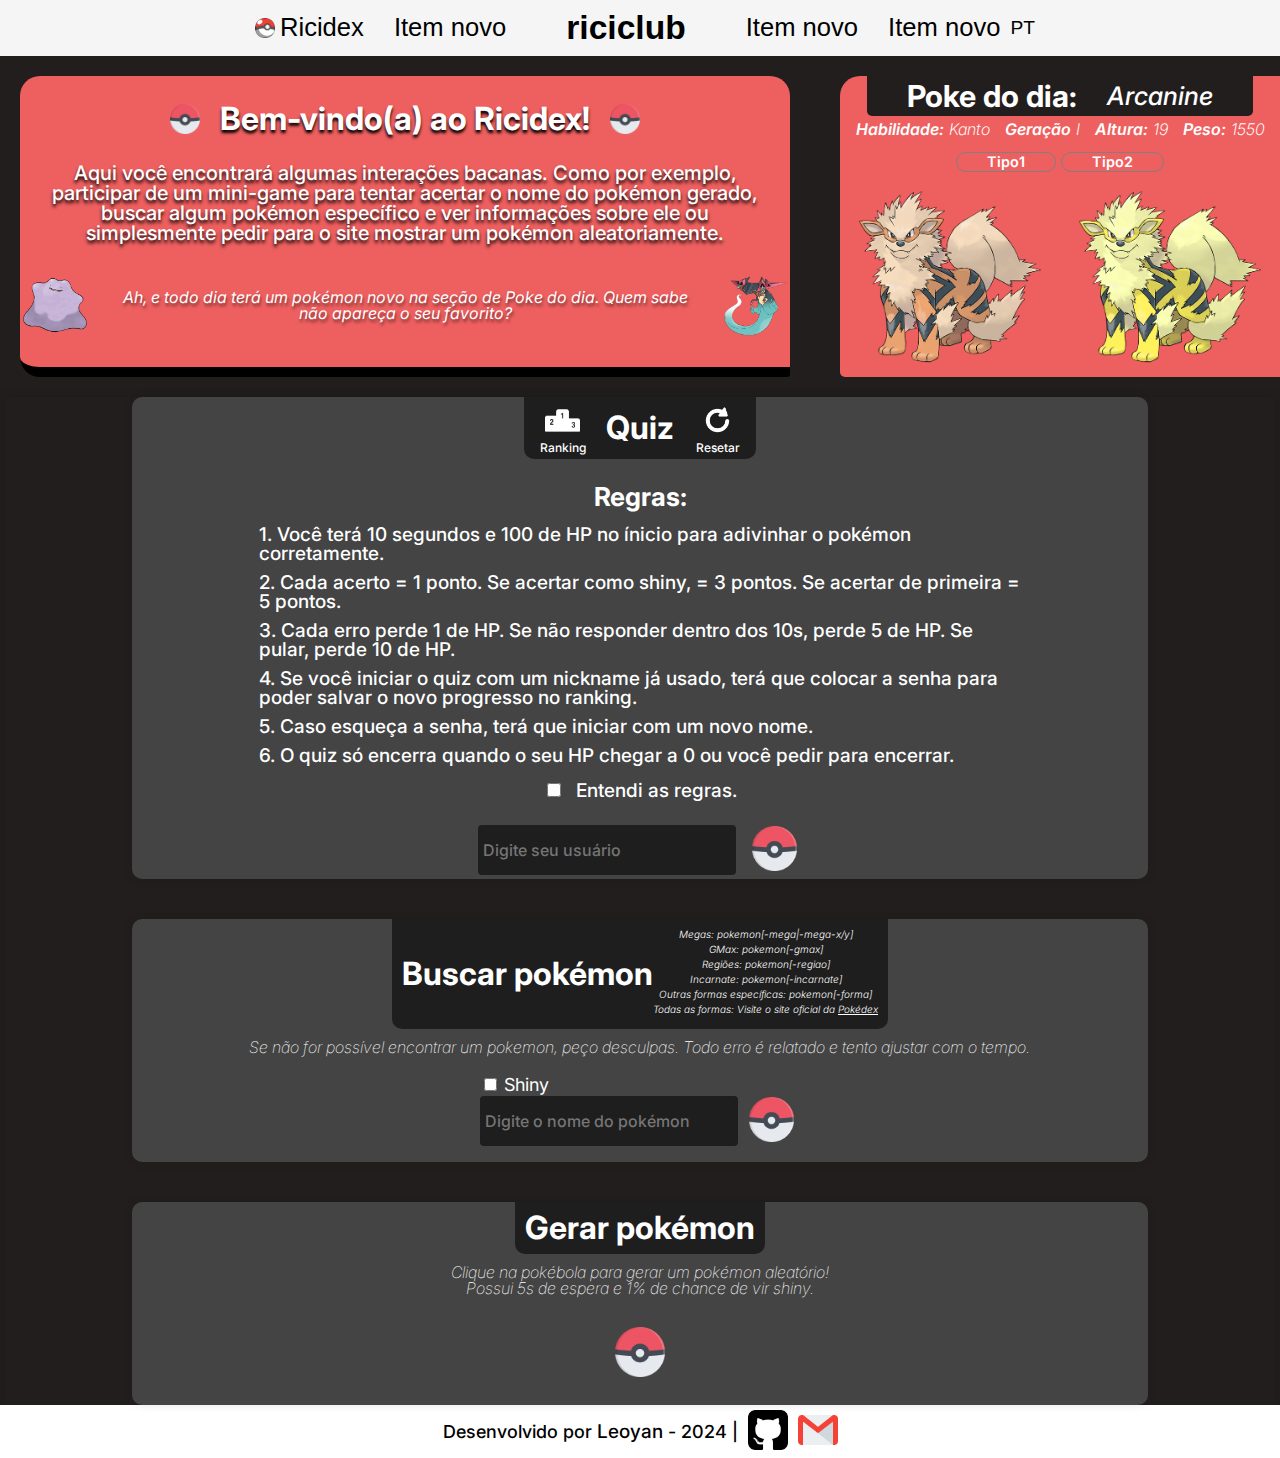
==== index.html @ 0a629e5a "Iniciando configuração de auth no quiz" ====
<!DOCTYPE html>
<html lang="en">
<head>
    <meta charset="UTF-8">
    <meta name="viewport" content="width=device-width, initial-scale=1.0">
    <title>riciclub - Ricidex</title>

    <link rel="preconnect" href="https://fonts.googleapis.com">
    <link rel="preconnect" href="https://fonts.gstatic.com" crossorigin>
    <link href="https://fonts.googleapis.com/css2?family=Inter:wght@100..900&display=swap" rel="stylesheet">

    <link rel="stylesheet" href="/Styles/reset.css">
    <link rel="stylesheet" href="/Styles/main.css">
    <link rel="stylesheet" href="/Styles/header.css">
    <link rel="stylesheet" href="/Styles/banner.css">
    <link rel="stylesheet" href="/Styles/sections.css">
    <link rel="stylesheet" href="/Styles/mqueriesheadban.css">
    <link rel="stylesheet" href="/Styles/mqueriessections.css">
</head>
<body>

    <header class="header">
        <div class="header-mobile">
            <img src="/Images/menu-icon.png" alt="Menu" class="menu-mobile-icon" id="menu_mobile_icon">
    
            <div class="menu-mobile-content" id="menu_mobile_content">
                <ul class="menu-mobile">
                    <li class="menu-item">
                        <img src="/Images/pokeball.png" alt="Pokébola" class="menu-item-icon">
                        <a href="#" class="menu-item-text">Ricidex</a>
                    </li>
                    <li class="menu-item"><a href="#" class="menu-item-text">Item novo</a></li>
                    <li class="menu-item"><a href="#" class="menu-item-text">Item novo</a></li>
                    <li class="menu-item"><a href="#" class="menu-item-text">Item novo</a></li>
                </ul>
            </div>
        </div>

        <div class="menu">
            <ul class="menu">
                <li class="menu-item" class="menu-item">
                    <img src="/Images/pokeball.png" alt="Pokébola" class="menu-item-icon">
                    <a href="#" class="menu-item-text">Ricidex</a>
                </li>
                <li class="menu-item"><a href="#" class="menu-item-text">Item novo</a></li>
            </ul>
        </div>

        <div class="logo">
            <a href="#" class="logo-title">riciclub</a>
        </div>

        <div class="menu2">
            <ul class="menu2">
                <li class="menu-item"><a href="#" class="menu-item-text">Item novo</a></li>
                <li class="menu-item"><a href="#" class="menu-item-text">Item novo</a></li>
            </ul>
        </div>

        <div class="language">
            <a href="#" class="language-text">PT</a>
        </div>
    </header>

    <section class="banner">
        <div class="banner-welcome">
            <div class="banner-welcome-header">
                <img src="/Images/pokeball-banner.png" alt="Pokébola" class="welcome-pokeball">
                <h1 class="welcome-title">Bem-vindo(a) ao Ricidex!</h1>
                <img src="/Images/pokeball-banner.png" alt="Pokébola 2" class="welcome-pokeball">
            </div>
            <p class="welcome-text">Aqui você encontrará algumas interações bacanas. Como por exemplo, participar de um mini-game para tentar acertar o nome do pokémon gerado, buscar algum pokémon específico e ver informações sobre ele ou simplesmente pedir para o site mostrar um pokémon aleatoriamente.</p>
            <div class="welcome-bottom">
                <img src="/Images/ditto.png" alt="Ditto" class="welcome-poke">
                    <p class="welcome-subtext">Ah, e todo dia terá um pokémon novo na seção de Poke do dia. Quem sabe não apareça o seu favorito?</p>
                <img src="/Images/dragapult.png" alt="Dragapult" class="welcome-poke">
            </div>
        </div>

        <div class="banner-poke-do-dia">
            <div class="poke-do-dia-header">
                <h2 class="poke-do-dia-title">Poke do dia:</h2> 
                <span class="poke-do-dia-nome">Arcanine</span>
            </div>

            <div class="poke-do-dia-content">
                <div class="pdd-infos-container">
                    <div class="poke-do-dia-infos">
                        <p class="poke-do-dia-item">Habilidade: 
                            <span class="poke-do-dia-format">Kanto</span>
                        </p>
                        <p class="poke-do-dia-item">Geração 
                            <span class="poke-do-dia-format">I</span>
                        </p>
                        <p class="poke-do-dia-item">Altura: 
                            <span class="poke-do-dia-format">19</span>
                        </p>
                        <p class="poke-do-dia-item">Peso: 
                            <span class="poke-do-dia-format">1550</span>
                        </p>
                    </div>

                    <div class="poke-do-dia-tipos">
                        <div class="poke-do-dia-tipo tipoapi">
                            <p class="pdd-tipo-text">Tipo1</p>
                        </div>
                        <div class="poke-do-dia-tipo tipoapi">
                            <p class="pdd-tipo-text" >Tipo2</p>
                        </div>
                    </div>
                </div>

                <div class="poke-do-dia-imgs">
                    <img src="/Images/arcanine.png" alt="Pokémon Arcanine Normal" class="poke-do-dia-img">
                    <img src="/Images/arcanine-shiny.png" alt="Pokémon Arcanine Shiny" class="poke-do-dia-img">
                </div>
            </div>
        </div>

    </section>

    <section class="sections">
        <div class="section quiz-section">
            <div class="section-header quiz-header">
                <div class="quiz-header-item">
                    <button class="btn-pokeball"><img src="/Images/ranking.png" alt="Ícone ranking" class="icon-quiz"></button>
                    <p class="quiz-header-item-text">Ranking</p>
                </div>
                <h2 class="section-title">Quiz</h2>
                <div class="quiz-header-item">
                    <button class="btn-pokeball"><img src="/Images/reset.png" alt="Ícone reset" class="icon-quiz"></button>
                    <p class="quiz-header-item-text">Resetar</p>
                </div>
            </div>

            <div class="quiz-regras">
                <p class="quiz-regras-title">Regras:</p>
                <ul class="quiz-regras-list">
                    <li class="quiz-regras-item">1. Você terá 10 segundos e 100 de HP no ínicio para adivinhar o pokémon corretamente.</li>
                    <li class="quiz-regras-item">2. Cada acerto = 1 ponto. Se acertar como shiny, = 3 pontos. Se acertar de primeira = 5 pontos.</li>
                    <li class="quiz-regras-item">3. Cada erro perde 1 de HP. Se não responder dentro dos 10s, perde 5 de HP. Se pular, perde 10 de HP.</li>
                    <li class="quiz-regras-item">4. Se você iniciar o quiz com um nickname já usado, terá que colocar a senha para poder salvar o novo progresso no ranking.</li>
                    <li class="quiz-regras-item">5. Caso esqueça a senha, terá que iniciar com um novo nome.</li>
                    <li class="quiz-regras-item">6. O quiz só encerra quando o seu HP chegar a 0 ou você pedir para encerrar.</li>
                </ul>
                
                <div class="quiz-regras-checkbox">
                    <input type="checkbox" name="checkbox" id="input-checkbox" required> 
                    <label for="input-checkbox">Entendi as regras.</label>
                </div>
            </div>

            <div class="section-bottom bottom-quiz">
                <input type="text" name="nickname" id="input-nickname" class="section-input" placeholder="Digite seu usuário">
                <button class="btn-pokeball"><img src="/Images/pokeball-banner.png" alt="Ícone pokeball" class="pokeball-btn"></button>
            </div>
        </div>

        <div class="section">
            <div class="section-header header-busca">
                <h2 class="section-title">Buscar pokémon</h2>
                <div class="infos-buscas" id="info-div">
                        <p class="infos-buscas-text">Megas: pokemon[-mega|-mega-x/y]</p>
                        <p class="infos-buscas-text">GMax: pokemon[-gmax]</p>
                        <p class="infos-buscas-text">Regiões: pokemon[-regiao]</p>
                        <p class="infos-buscas-text">Incarnate: pokemon[-incarnate]</p>
                        <p class="infos-buscas-text">Outras formas específicas: pokemon[-forma]</p>
                        <p class="infos-buscas-text">Todas as formas: Visite o site oficial da <a href="https://www.pokemon.com/br/pokedex" class="link-pokedex">Pokédex</a></p>
                    </p>
                </div>
            </div>
            <p class="section-text">Se não for possível encontrar um pokemon, peço desculpas. Todo erro é relatado e tento ajustar com o tempo.</p>

            <div class="section-middle" id="middle-spmon">
            </div>

            <div class="section-bottom bottom-busca">
                <div class="shiny-verif">
                    <input type="checkbox" name="shinyForm" id="input-shiny">
                    <label for="input-shiny">Shiny</label>
                </div>

                <div class="input-section">
                    <input type="text" class="section-input input-busca" id="spmon-input" placeholder="Digite o nome do pokémon">
                    <button class="btn-pokeball" id="spmon-btn"><img src="/Images/pokeball-banner.png" alt="Ícone pokeball" class="pokeball-btn"></button>
                </div>
                <span class="spmon-erro" id="spmon-erro">Pokémon não encontrado :/</span>
            </div>
        </div>

        <div class="section">
            <div class="section-header header-busca">
                <h2 class="section-title">Gerar pokémon</h2>
            </div>
            <p class="section-text">Clique na pokébola para gerar um pokémon aleatório! <br>Possui 5s de espera e 1% de chance de vir shiny.</p>

            <div class="section-middle" id="middle-gmon">
            </div>

                <div class="section-bottom gmon-bottom">
                    <button class="btn-pokeball" id="gmon-btn"><img src="/Images/pokeball-banner.png" alt="Ícone pokeball" class="pokeball-btn gmon-pokeball"></button>
                    <span class="gmon-erro" id="gmon-erro">Ops! Não consegui buscar um poke :/</span>
                </div>
        </div>
    </section>

    <footer class="footer-container">
        <div class="footer-content">
            <p class="footer-text">Desenvolvido por <a href="#" class="footer-link">Leoyan</a> - 2024 | </p>

            <div class="footer-social">
                <a href="#" class="footer-social-link"><img src="/Images/github.png" alt="GitHub" class="footer-social-icon"></a>
                <a href="#" class="footer-social-link"><img src="/Images/gmail.png" alt="Gmail" class="footer-social-icon"></a>
            </div>
        </div>
    </footer>

    <script src="/Scripts/main.js"></script>
    <script type="module" src="/Scripts/gerarpoke.js"></script>
    <script type="module" src="/Scripts/buscarpoke.js"></script>
</body>
</html>
---- Styles/main.css ----
/* Estilos globais */
body {
    font-family: 'Roboto', sans-serif;
    background-color: #231E1E;
}
---- Styles/header.css ----
/* Estilos header */
.header {
    background-color: whitesmoke;
    display: flex;
    padding: 10px;
    justify-content: center;
    align-items: center;
} 

.language-text {
    font-size: 1.2rem;
    color: black;
    text-decoration: none;
}


/* Estilos do menu mobile */
.header-mobile, .menu-mobile-content {
    display: none;
}

.menu-mobile-content--ativo {
    display: block;
    position: absolute;
    top: 53px;
    left: 0;
    background-color: whitesmoke;
    padding: 10px 5px;
    border-radius: 0px 0px 5px 0px;
}

/* Estilos do logo */
.logo-title {
    padding: 0 50px;
    font-size: 2.1rem;
    font-weight: bold;
    text-decoration: none;
    color: black;
}

/* Estilos do menu do header*/
.menu, .menu2 {
    display: flex;
    gap: 10px;
}

.menu-item {
    display: flex;
    align-items: center;
    gap: 5px;
    padding: 5px 10px;
}

.menu-item:hover {
    background-color: lightgrey;
    border-radius: 5px;
}

.menu-item-icon {
    width: 20px;
    height: 20px;
}

.menu-item-text {
    text-decoration: none;
    font-size: 1.2rem;
    color: black;
}
---- Styles/banner.css ----
/* Banner */
.banner {
    display: flex;
    padding: 20px 0 20px 20px;
    gap: 90px;
}

/* Estilos do banner de boas-vindas*/
.banner-welcome {
    display: flex;
    flex-direction: column;
    gap: 20px;
    align-items: center;
    background-color: #EE5F5F;
    padding: 10px 0px;
    border-radius: 20px 20px 3px 20px;
    border-bottom: 10px solid rgb(0, 0, 0);
}

.banner-welcome-header {
    display: flex;
    align-items: center;
    gap: 20px;
}

.welcome-pokeball {
    width: 30px;
    height: 30px;
}

.welcome-title {
    font-family: "Inter", sans-serif;
    font-size: 2rem;
    font-weight: bold;
    text-decoration: none;
    color: white;
    text-shadow: 0px 3px 3px rgba(0, 0, 0, 1);
}

.welcome-text {
    font-size: 1.5rem;
    color: white;
    padding: 0 20px;
    text-shadow: 0px 3px 3.5px rgba(0, 0, 0, 1);
    text-align: center;
    font-family: "Inter", sans-serif;
    font-weight: 500;
}

.welcome-subtext {
    font-family: "Inter", sans-serif;
    font-size: 1.1rem;
    color: white;
    font-style: italic;
    text-shadow: 1px 3px 3px rgba(0, 0, 0, 0.5);
}

.welcome-bottom {
    display: flex;
    gap: 100px;
    align-items: center;
}

.welcome-poke {
    width: 75px;
    height: 75px;
}

/* Estilos do banner Poke do dia */
.banner-poke-do-dia {
    display: flex;
    flex-direction: column;
    align-items: center;
    background-color: #EE5F5F;
    border-radius: 20px 0 0px 5px;
}

.poke-do-dia-header {
    display: flex;
    align-items: center;
    gap: 30px;
    padding: 5px 20px;
    border-radius: 0px 0px 5px 5px;
    background-color: #231E1E;
}

.poke-do-dia-title {
    font-family: "Inter", sans-serif;
    font-size: 1.8rem;
    font-weight: bold;
    color: white;
}

.poke-do-dia-nome {
    font-family: "Inter", sans-serif;
    font-size: 1.5rem;
    font-style: italic;
    font-weight: 500;
    color: white;
}

.pdd-infos-container {
    display: flex;
    gap: 20px;
    flex-direction: column;
}

.poke-do-dia-content {
    display: flex;
    margin-top: 5px;
    gap: 5px;
    align-items: center;
    padding: 0px 10px;
}

.poke-do-dia-infos {
    display: flex;
    gap: 15px;
    flex-direction: column;
}

.poke-do-dia-item {
    display: flex;
    font-weight: 600;
    font-family: "Inter", sans-serif;
    font-style: italic;
    color: white;
    gap: 5px;
    align-items: center;
}

.poke-do-dia-format {
    font-style: italic;
    color: white;
    font-family: "Inter", sans-serif;
    font-weight: 250;
}

.poke-do-dia-tipos {
    display: flex;
    margin-top: 5px;
    gap: 5px;
}

.poke-do-dia-tipo {
    border: 1px solid grey;
    padding: 2px 30px;
    text-align: center;
    border-radius: 10px;
}

.pdd-tipo-text {
    font-family: "Inter", sans-serif;
    font-size: 0.9rem;
    font-weight: 600;
    color: white;
}

/* Estilos poke do dia imgs */
.poke-do-dia-imgs {
    display: flex;
    gap: 20px;
}

.poke-do-dia-img {
    width: 200px;
    height: 200px;
}
---- Styles/sections.css ----
/* Sections styles */

.sections {
    display: flex;
    margin: 0 auto;
    gap: 50px;
    padding: 20px;
    box-shadow: 0 0 10px rgba(0, 0, 0, 0.1);
}

.section {
    display: flex;
    flex-direction: column;
    justify-content: space-between;
    align-items: center;
    margin: 0 auto;
    padding: 0 10px 10px 10px;
    background-color: #444444;
    border-radius: 10px;
    box-shadow: 0 0 10px rgba(0, 0, 0, 0.1);
}

/* Quiz styles */
.section-header {
    display: flex;
    align-items: center;
    justify-content: center;
    padding: 10px 30px;
    margin-bottom: 10px;
    gap: 40px;
    background-color: #1E1E1E;
    border-radius: 0px 0px 10px 10px;
}

.quiz-header-item {
    display: flex;
    flex-direction: column;
    align-items: center;
}

.icon-quiz {
    width: 40px;
    height: 40px;
}

.section-title {
    font-family: 'Inter', sans-serif;
    font-size: 30px;
    font-weight: 700;
    color: #ffffff;
}

.quiz-header-item-text {
    font-family: 'Inter', sans-serif;
    font-size: 14px;
    font-weight: 500;
    color: #ffffff;
}

.quiz-regras {
    display: flex;
    flex-direction: column;
    align-items: center;
    margin: 20px 70px;
    gap: 20px;
}

.quiz-regras-title {
    font-family: 'Inter', sans-serif;
    font-size: 28px;
    font-weight: 700;
    color: #ffffff;
}

.quiz-regras-list {
    display: flex;
    flex-direction: column;
    gap: 20px;
}

.quiz-regras-item {
    font-family: 'Inter', sans-serif;
    font-size: 18px;
    font-weight: 600;
    color: #ffffff;
}

.quiz-regras-checkbox {
    margin-top: 50px;
}

.quiz-regras-checkbox label{
    font-family: 'Inter', sans-serif;
    font-size: 20px;
    font-weight: 500;
    color: #ffffff;
}

.quiz-regras-checkbox input[type="checkbox"] {
    width: 20px;
    height: 20px;
    margin-right: 10px;
}

.section-bottom {
    display: flex;
    justify-content: center;
    gap: 10px;
    margin-top: 10px;
}

.section-input {
    font-size: 14px;
    padding: 0px 5px;
    border-radius: 4px;
    border: none;
    background-color: #1E1E1E;
    color: #ffffff;
    font-family: 'Inter', sans-serif;
    font-weight: 500;
}

.btn-pokeball {
    background: none;
    border: none;
    cursor: pointer;
}

.pokeball-btn {
    width: 35px;
    height: 35px;
}

/* Busca pokémon styles */
.header-busca {
    gap: 0;
    padding: 10px 5px;
}

.section-info {
    width: 15px;
    height: 15px;
}


.section-text {
    font-family: 'Inter', sans-serif;
    font-size: 14px;
    font-weight: 150;
    line-height: 16px;
    color: #ffffff;
    font-style: italic;
    width: 380px;
    text-align: center;
}

.section-middle, .section-middle-poke {
    display: flex;
    flex-direction: column;
    align-items: center;
}

.spmon-header, .gmon-header {
    margin-top: 10px;
    display: flex;
    align-items: center;
    flex-direction: column;
}

.spmon-img, .gmon-img {
    width: 400px;
    height: 400px;
}

.spmon-infos, .gmon-infos {
    display: flex;
    align-items: center;
    justify-content: center;
    gap: 15px;
    flex-wrap: wrap;
    width: 350px;
}

.spmon-tipo, .gmon-tipo {
    font-family: 'Inter', sans-serif;
    font-weight: 600;
    color: #ffffff;
    border: 1px solid #ffffff;
    padding: 3px 40px;
    border-radius: 50px;
}

.spmon-info, .gmon-info {
    font-family: 'Inter', sans-serif;
    font-weight: 500;
    color: #ffffff;
    font-size: 18px;
}

.spmon-info span, .gmon-info span {
    font-weight: 200;
    font-style: italic;
    margin-left: 3px;
}

.infos-buscas {
    position: relative;
    display: flex;
    flex-direction: column;
    align-items: center;
    gap: 5px;
}

.link-pokedex {
    color: #ffffff;

}

.infos-buscas-text {
    font-family: 'Inter', sans-serif;
    font-size: 11px;
    font-style: italic;
    font-weight: 300;
    color: #ffffff;
}

.shiny-verif label {
    font-family: 'Inter', sans-serif;
    font-size: 14px;
    font-weight: 400;
    color: #ffffff;
}

.input-section {
    display: flex;
    gap: 5px;
}

.bottom-busca {
    flex-direction: column;
    margin-top: 20px;
}


.spmon-erro, .gmon-erro {
    font-family: 'Inter', sans-serif;
    font-size: 12px;
    font-weight: 300;
    color: #ff8a8a;
    opacity: 0;
}

/* Gerar pokémon styles */
.spmon-nome, .gmon-nome {
    font-family: 'Inter', sans-serif;
    font-size: 36px;
    font-weight: 300;
    font-style: italic;
    color: #ffffff;
    text-shadow: 0 0 10px rgba(0, 0, 0, 0.5);
}

.spmon-shiny, .gmon-shiny {
    align-self: flex-end;
    color: gold;
    font-style: italic;
}

.gmon-bottom {
    display: flex;
    margin-top: 30px;
    flex-direction: column;
    justify-content: center;
    align-items: center;
}

.gmon-pokeball {
    width: 50px;
    height: 50px;
}

.roda {
    animation: rodar 1s linear infinite;
    transition: transform 2s;
}

@keyframes rodar {
    from {
        transform: rotate(0deg);
    }
    to {
        transform: rotate(359deg);
    }
}


/* Tipos styles */
.Fire {
    background-color: #ff4422;
}

.Normal {
    background-color: #aaaa99;
}

.Water {
    background-color: #3399ff;
}

.Electric {
    background-color: #ffcc33;
}

.Grass {
    background-color: #77cc55;
}

.Ice {
    background-color: #66ccff;
}

.Fighting {
    background-color: #bb5544;
}

.Poison {
    background-color: #aa5599;
}

.Ground {
    background-color: #ddbb55;
}

.Flying {
    background-color: #8899ff;
}

.Psychic {
    background-color: #ff5599;
}

.Bug {
    background-color: #aabb22;
}

.Rock {
    background-color: #bbaa66;
}

.Ghost {
    background-color: #6666bb;
}

.Dragon {
    background-color: #7766ee;
}

.Dark {
    background-color: #775544;
}

.Steel {
    background-color: #aaaabb;
}

.Fairy {
    background-color: #ee99ee;
}
















/* Footer styles */

.footer-container {
    background-color: #ffffff;
    padding: 20px;
}

.footer-content {
    display: flex;
    justify-content: center;
    align-items: center;
    gap: 10px;
}

.footer-text {
    font-family: 'Inter', sans-serif;
    font-size: 14px;
    font-weight: 500;
    color: black;
}

.footer-link {
    font-family: 'Inter', sans-serif;
    font-size: 14px;
    font-weight: 500;
    color: black;
    text-decoration: none;
}

.footer-social {
    display: flex;
    gap: 10px;
}
---- Styles/mqueriesheadban.css ----
@media screen and (max-width: 425px) {
    /* Header */
    .header-mobile {
        display: flex;
    }

    .menu, .menu2 {
        display: none;
    }

    .header{
        justify-content: space-between;
    }

    .menu-mobile-icon {
        width: 30px;
        height: 30px;
    }

    .menu-item-text {
        font-size: 1rem;
    }

    .logo-title {
        padding: 0 0px;
    }

    /* Banner */
    .banner {
        flex-direction: column;
        padding: 20px 0;
        gap: 30px;
    }

    .banner-welcome {
        padding: 10px;
        border-radius: 0;
    }

    .welcome-pokeball {
        width: 26px;
        height: 26px;
    }

    .welcome-title {
        font-size: 1.2rem;
        text-align: center;
    }

    .welcome-text {
        font-size: 0.9rem;
        padding: 0 10px;
    }

    .welcome-subtext {
        font-size: 0.7rem;
        text-align: center;
    }

    .welcome-bottom {
        gap: 5px;
    }

    .welcome-poke {
        width: 30px;
        height: 30px;
    }

    /* Banner poke do dia */
    .banner-poke-do-dia {
        border-radius: 0;
    }

    .poke-do-dia-title {
        font-size: 1.1rem;
    }

    .poke-do-dia-nome {
        font-size: 0.9rem;
    }

    .poke-do-dia-content {
        flex-direction: column;
        gap: 10px;
        padding: 0;
    }

    .pdd-infos-container {
        gap: 5px;
        align-items: center;
    }

    .poke-do-dia-infos {
        gap: 5px;
        flex-direction: row;
        flex-wrap: wrap;
        width: 100%;
    }

    .poke-do-dia-item {
        font-size: 0.8rem;
    }

    .poke-do-dia-tipos{
        margin-top: 0;
    }

    .pdd-tipo-text{
        font-size: 0.6rem;
    }

    .poke-do-dia-imgs{
        gap: 5px;
    }

    .poke-do-dia-img {
        width: 100px;
        height: 100px;
    }
}

@media screen and (min-width: 426px) and (max-width: 550px) {
    .header-mobile {
        display: flex;
    }

    .menu, .menu2 {
        display: none;
    }

    .header{
        justify-content: space-between;
    }

    .menu-mobile-icon {
        width: 30px;
        height: 30px;
    }

    .menu-item-text {
        font-size: 1.2rem;
    }

    .logo-title {
        padding: 0 0px;
    }

    /* Banner */
    .banner {
        flex-direction: column;
        padding: 20px 0;
        gap: 30px;
    }

    .banner-welcome {
        padding: 10px;
        border-radius: 0;
    }

    .welcome-pokeball {
        width: 26px;
        height: 26px;
    }

    .welcome-title {
        font-size: 1.2rem;
        text-align: center;
    }

    .welcome-text {
        font-size: 0.9rem;
        padding: 0 10px;
    }

    .welcome-subtext {
        font-size: 0.7rem;
        text-align: center;
    }

    .welcome-bottom {
        gap: 5px;
    }

    .welcome-poke {
        width: 30px;
        height: 30px;
    }

    /* Banner poke do dia */
    .banner-poke-do-dia {
        border-radius: 0;
    }

    .poke-do-dia-title {
        font-size: 1.2rem;
    }

    .poke-do-dia-nome {
        font-size: 1rem;
    }

    .poke-do-dia-content {
        flex-direction: column;
        gap: 10px;
        padding: 0;
    }

    .pdd-infos-container {
        gap: 5px;
        align-items: center;
    }

    .poke-do-dia-infos {
        gap: 25px;
        flex-direction: row;
        flex-wrap: wrap;
        width: 100%;
    }

    .poke-do-dia-item {
        font-size: 0.8rem;
    }

    .poke-do-dia-tipos{
        margin-top: 0;
    }

    .pdd-tipo-text{
        font-size: 0.6rem;
    }

    .poke-do-dia-imgs{
        gap: 5px;
    }

    .poke-do-dia-img {
        width: 150px;
        height: 150px;
    }
}

@media screen and (min-width: 551px) and (max-width: 768px) {
    .language {
        position: absolute;
        right: 20px;
    }

    .banner {
        flex-direction: column;
        padding: 20px 0px 20px 10px;
        gap: 50px;
    }

    /* Banner welcome */
    .banner-welcome-header {
        gap: 5px;
    }

    .welcome-pokeball {
        width: 28px;
        height: 28px;
    }

    .welcome-title {
        font-size: 1rem;
        text-align: center;
    }

    .welcome-text {
        font-size: 0.8rem;
        text-align: center;
    }

    .welcome-subtext {
        font-size: 0.8rem;
        text-align: center;
    }

    .welcome-bottom {
        gap: 10px;
    }

    .welcome-poke {
        width: 50px;
        height: 50px;
    }

    /* Banner poke do dia */
    .poke-do-dia-header {
        padding: 5px 40px;
    }

    .poke-do-dia-title {
        font-size: 1.4rem;
    }

    .poke-do-dia-content {
        flex-direction: column;
        padding: 0;
    }

    .pdd-infos-container {
        gap: 5px;
        align-items: center;
    }

    .poke-do-dia-infos {
        flex-direction: row;
        gap: 10px;
    }

    .poke-do-dia-tipos {
        flex-direction: row;
    }

    .poke-do-dia-img {
        width: 150px;
        height: 150px;
    }
}

@media screen and (min-width: 769px) and (max-width: 1024px){
    /* Banner welcome */
    .banner {
        flex-direction: column;
    }

    /* Banner poker do dia */
    .poke-do-dia-header {
        padding: 5px 40px;
    }

    .poke-do-dia-content {
        margin-top: 0;
        padding: 0  ;
    }

    .poke-do-dia-item {
        font-size: 1.2rem;
    }

    .pdd-tipo-text{
        font-size: 0.8rem;
    }
}

@media screen and (min-width: 1025px) and (max-width: 2000px){

    .banner {
        gap: 50px;
    }

    .menu-item-text {
        font-size: 1.6rem;
    }

    /* Banner welcome */
    .banner-welcome {
        gap: 10px;
        justify-content: space-evenly;
    }

    .welcome-title {
        font-size: 2rem;
        text-align: center;
    }

    .welcome-text {
        font-size: 1.25rem;
    }

    .welcome-bottom {
        gap: 20px;
    }

    .welcome-subtext {
        font-size: 1rem;
        text-align: center;
    }

    .welcome-poke {
        width: 70px;
        height: 70px;
    }

    /* Banner poke do dia */
    /* .banner-poke-do-dia {
        justify-content: space-between;
    } */
    
    .poke-do-dia-header {
        padding: 5px 40px;
    }
    .poke-do-dia-title {
        font-size: 1.9rem;
    }

    .poke-do-dia-nome {
        font-size: 1.6rem;
    }

    .poke-do-dia-content {
        flex-direction: column;
    }

    .pdd-infos-container {
        gap: 10px;
        align-items: center;
    }

    .poke-do-dia-infos {
        flex-direction: row;
    }

}

@media screen and (min-width: 2300px) {
    .menu-item-text {
        font-size: 1.9rem;
    }
}
---- Styles/mqueriessections.css ----
@media screen and (max-width: 1440px) {
    .sections {
        flex-direction: column;
        padding: 0;
        margin: 0px 5px;
        gap: 40px;
    }

    .section {
        width: 100%;
        margin: 0;
        padding: 0;
    }

    .section-header {
        padding: 5px 15px;
        
    }

    .icon-quiz {
        width: 28px;
        height: 28px;
    }

    .section-title {
        font-size: 24px;
    }

    .quiz-header-item-text {
        font-size: 12px;
    }

    .quiz-regras {
        margin: 0;
        gap: 15px;
        width: 100%;
    }

    .quiz-regras-title {
        font-size: 20px;
    }

    .quiz-regras-list {
        gap: 10px;
        padding: 0 8px;
    }

    .quiz-regras-item {
        font-size: 13px;
        font-weight: 500;
    }

    .quiz-regras-checkbox {
        margin-top: 0;
    }

    .quiz-regras-checkbox label{
        font-size: 13px;
    }

    .quiz-regras-checkbox input[type="checkbox"] {
        width: 14px;
        height: 14px;
    }

    .section-input {
        font-size: 12px;
    }

    .bottom-quiz {
        margin-bottom: 4px;
    }

    .pokeball-btn {
        width: 30px;
        height: 30px;
    }

    /* Busca pokémon */
    .header-busca {
        gap: 0px;
        padding: 10px;
    }

    .section-info {
        width: 12px;
        height: 12px;
    }

    .infos-buscas-text {
        font-size: 10px;
    }

    .section-text {
        font-size: 12px;
        width: 100%;
    }

    .spmon-img, .gmon-img {
        width: 300px;
        height: 300px;
    }

    .spmon-infos, .gmon-infos {
        gap: 10px;
        width: 100%;
    }

    .spmon-info, .gmon-info {
        font-size: 14px;
    }

    .shiny-verif label {
        font-size: 12px;
    }

    .bottom-busca {
        gap: 2px;
    }

    .spmon-erro, .gmon-erro {
        font-size: 10px;
    }

    /* Random poke */
    .spmon-nome, .gmon-nome {
        font-size: 28px;
    }

    .gmon-pokeball {
        width: 35px;
        height: 35px;
    }

    /* Footer */
    .footer-container {
        padding: 5px;
    }

    .footer-text {
        font-size: 12px;
    }

    .footer-link {
        font-size: 13px;
    }

    .footer-social-icon {
        width: 25px;
        height: 25px;
    }
}

@media screen and (min-width: 500px){
    .quiz-header {
        gap: 35px;
    }

    .icon-quiz {
        width: 32px;
        height: 32px;
    }

    .quiz-regras {
        margin: 5px 0;
    }

    .quiz-regras-title {
        font-size: 22px;
    }

    .quiz-regras-list {
        padding: 0 20px;
    }

    .quiz-regras-item {
        font-size: 15px;
    }

    .quiz-regras-checkbox label{
        font-size: 15px;
    }

    .section-input {
        font-size: 13px;
    }

    .pokeball-btn {
        width: 35px;
        height: 35px;
    }

    /* Busca pokémon */
    .section-info {
        width: 15px;
        height: 15px;
    }

    .section-text {
        font-size: 14px;
    }

    .spmon-img, .gmon-img {
        width: 350px;
        height: 350px;
    }

    .spmon-infos, .gmon-infos {
        gap: 10px;
        width: 90%;
    }

    .spmon-info, .gmon-info {
        font-size: 16px;
    }

    .shiny-verif label {
        font-size: 14px;
    }

    .spmon-erro, .gmon-erro {
        font-size: 11px;
    }

    /* Random poke */
    .gmon-pokeball {
        width: 40px;
        height: 40px;
    }

    /* Footer */
    .footer-text {
        font-size: 14px;
    }

    .footer-social-icon {
        width: 30px;
        height: 30px;
    }

}

@media screen and (min-width: 768px) {
    .section {
        width: 90%;
        margin: 0 auto;
    }
    .quiz-header {
        gap: 20px;
    }

    .icon-quiz {
        width: 36px;
        height: 36px;
    }

    .quiz-regras {
        margin: 10px 0;
    }

    .quiz-regras-title {
        font-size: 24px;
    }

    .quiz-regras-list {
        padding: 0;
        width: 85%;
    }

    .quiz-regras-item {
        font-size: 17px;
    }

    .quiz-regras-checkbox label{
        font-size: 17px;
    }

    .section-input {
        font-size: 14px;
    }

    .pokeball-btn {
        width: 40px;
        height: 40px;
    }

    /* Busca pokémon */
    .section-info {
        width: 17px;
        height: 17px;
    }

    .section-title {
        font-size: 28px;
    }

    .section-text {
        font-size: 15px;
    }

    .spmon-img, .gmon-img {
        width: 400px;
        height: 400px;
    }

    .spmon-infos, .gmon-infos {
        gap: 15px;
        width: 80%;
    }

    .spmon-info, .gmon-info {
        font-size: 18px;
    }

    .shiny-verif label {
        font-size: 16px;
    }

    .spmon-erro, .gmon-erro {
        font-size: 12px;
    }

    /* Random poke */
    .spmon-nome, .gmon-nome {
        font-size: 32px;
    }

    .gmon-pokeball {
        width: 45px;
        height: 45px;
    }

    /* Footer */
    .footer-text {
        font-size: 16px;
    }

    .footer-social-icon {
        width: 35px;
        height: 35px;
    }
}

@media screen and (min-width: 1025px) {
    .section {
        width: 80%;
    }

    .icon-quiz {
        width: 35px;
        height: 35px;
    }

    .quiz-regras {
        margin: 15px 0;
    }

    .quiz-regras-title {
        font-size: 26px;
    }

    .quiz-regras-list {
        width: 75%;
    }

    .quiz-regras-item {
        font-size: 19px;
    }

    .quiz-regras-checkbox label{
        font-size: 19px;
    }

    .section-input {
        font-size: 16px;
    }

    .pokeball-btn {
        width: 45px;
        height: 45px;
    }

    /* Busca pokémon */
    .section-info {
        width: 20px;
        height: 20px;
    }

    .section-title {
        font-size: 32px;
    }

    .section-text {
        font-size: 16px;
        width: 90%;
    }

    .spmon-img, .gmon-img {
        width: 450px;
        height: 450px;
    }

    .spmon-infos, .gmon-infos {
        gap: 20px;
        width: 75%;
    }

    .spmon-info, .gmon-info {
        font-size: 20px;
    }

    .shiny-verif label {
        font-size: 18px;
    }

    .spmon-erro, .gmon-erro {
        font-size: 14px;
    }

    /* Random poke */
    .spmon-nome, .gmon-nome {
        font-size: 36px;
    }

    .gmon-pokeball {
        width: 50px;
        height: 50px;
    }

    /* Footer */
    .footer-text {
        font-size: 18px;
    }

    .footer-link {
        font-size: 19px;
    }

    .footer-social-icon {
        width: 40px;
        height: 40px;
    }
}

@media screen and (min-width: 1441px) and (max-width: 1600px) {
    /* Quiz */
    .quiz-regras {
        margin: 5px 0;
    }

    .quiz-regras-list {
        width: 85%;
    }

    .quiz-regras-item {
        font-size: 18px;
    }

    .quiz-regras-checkbox {
        margin-top: 0;
    }

    .pokeball-btn {
        width: 40px;
        height: 40px;
    }

    .quiz-header {
        gap: 20px;
    }

    .spmon-img, .gmon-img {
        width: 280px;
        height: 280px;
    }

    /* Footer */
    .footer-container {
        padding: 10px;
    }

    .footer-social-icon {
        width: 30px;
        height: 30px;
    }
}

@media screen and (min-width: 1920px) {
    .quiz-regras {
        width: 100%;
    }

    .infos-buscas-text {
        font-size: 12px;
    }
}

@media screen and (min-width: 2200px){
    .quiz-section {
        justify-content: flex-start;
        gap: 20px;
    }

    .bottom-quiz {
        margin-top: 50px;
    }

    .icon-quiz {
        width: 50px;
        height: 50px;
    }

    .gmon-img, .spmon-img {
        width: 500px;
        height: 500px;
    }

    .pokeball-btn {
        width: 55px;
        height: 55px;
    }
}
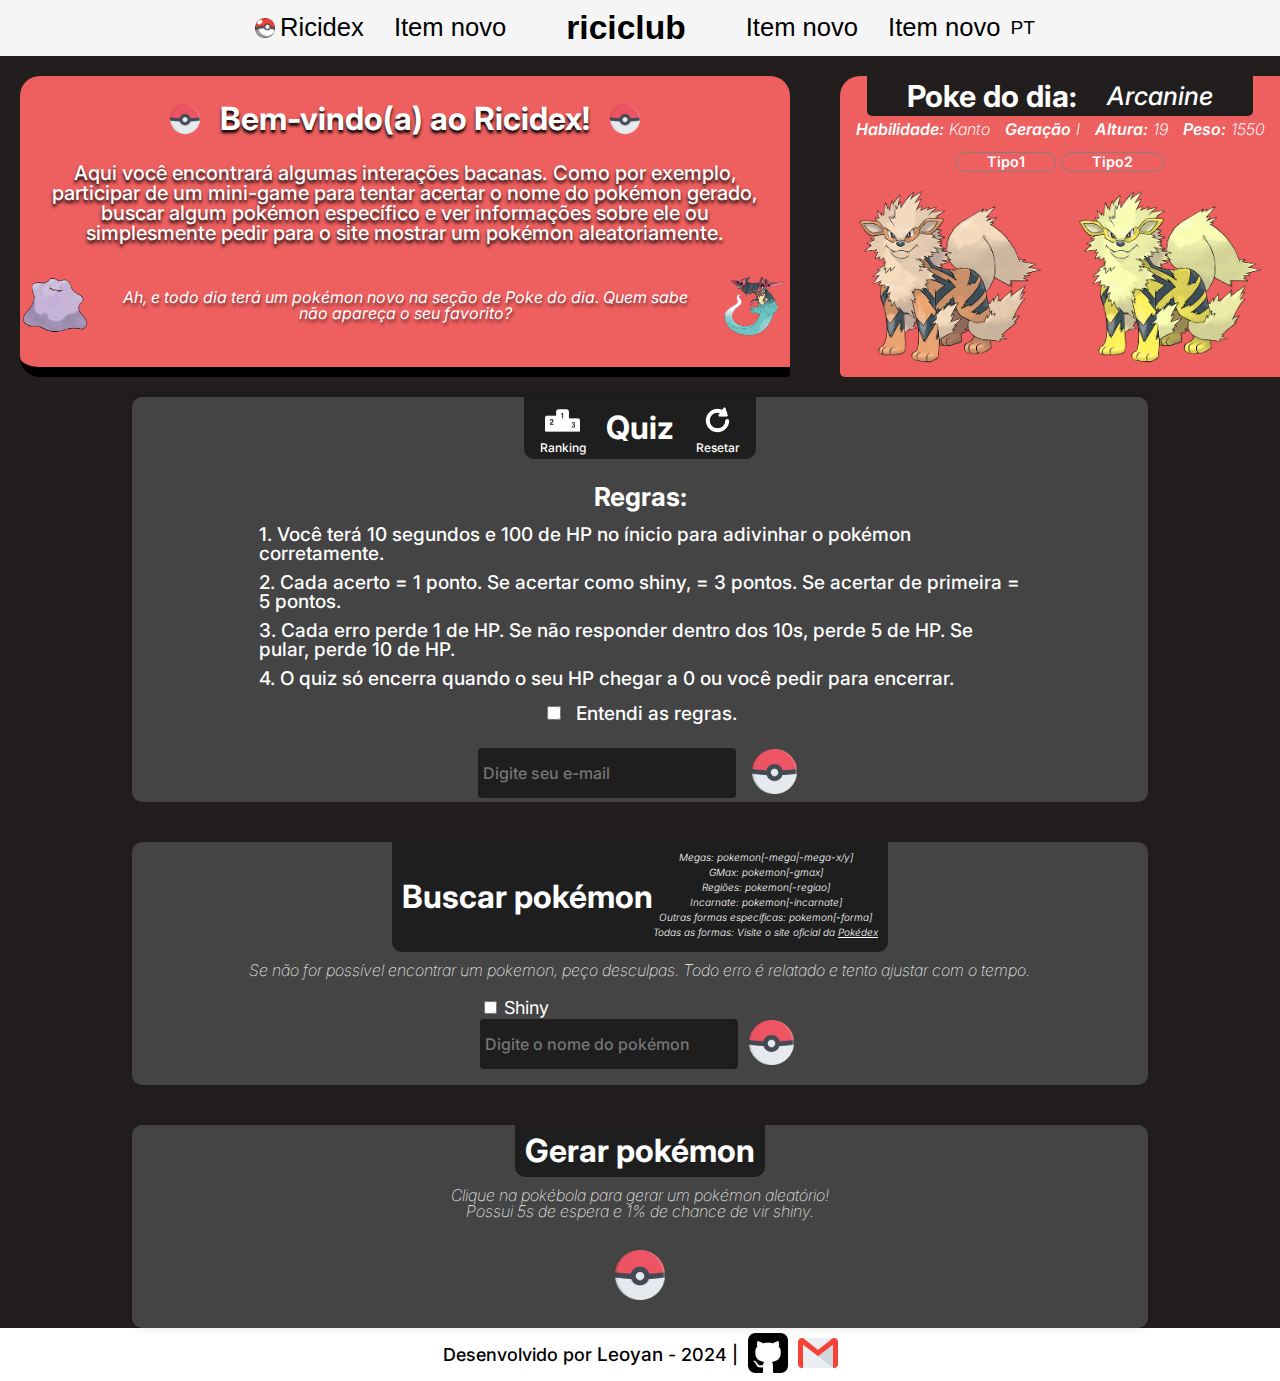
==== commit ec06c33b: "Alterando html" ====
--- a/index.html
+++ b/index.html
@@ -139,9 +139,7 @@
                     <li class="quiz-regras-item">1. Você terá 10 segundos e 100 de HP no ínicio para adivinhar o pokémon corretamente.</li>
                     <li class="quiz-regras-item">2. Cada acerto = 1 ponto. Se acertar como shiny, = 3 pontos. Se acertar de primeira = 5 pontos.</li>
                     <li class="quiz-regras-item">3. Cada erro perde 1 de HP. Se não responder dentro dos 10s, perde 5 de HP. Se pular, perde 10 de HP.</li>
-                    <li class="quiz-regras-item">4. Se você iniciar o quiz com um nickname já usado, terá que colocar a senha para poder salvar o novo progresso no ranking.</li>
-                    <li class="quiz-regras-item">5. Caso esqueça a senha, terá que iniciar com um novo nome.</li>
-                    <li class="quiz-regras-item">6. O quiz só encerra quando o seu HP chegar a 0 ou você pedir para encerrar.</li>
+                    <li class="quiz-regras-item">4. O quiz só encerra quando o seu HP chegar a 0 ou você pedir para encerrar.</li>
                 </ul>
                 
                 <div class="quiz-regras-checkbox">
@@ -151,7 +149,7 @@
             </div>
 
             <div class="section-bottom bottom-quiz">
-                <input type="text" name="nickname" id="input-nickname" class="section-input" placeholder="Digite seu usuário">
+                <input type="email" name="email" id="input-email" class="section-input" placeholder="Digite seu e-mail">
                 <button class="btn-pokeball"><img src="/Images/pokeball-banner.png" alt="Ícone pokeball" class="pokeball-btn"></button>
             </div>
         </div>
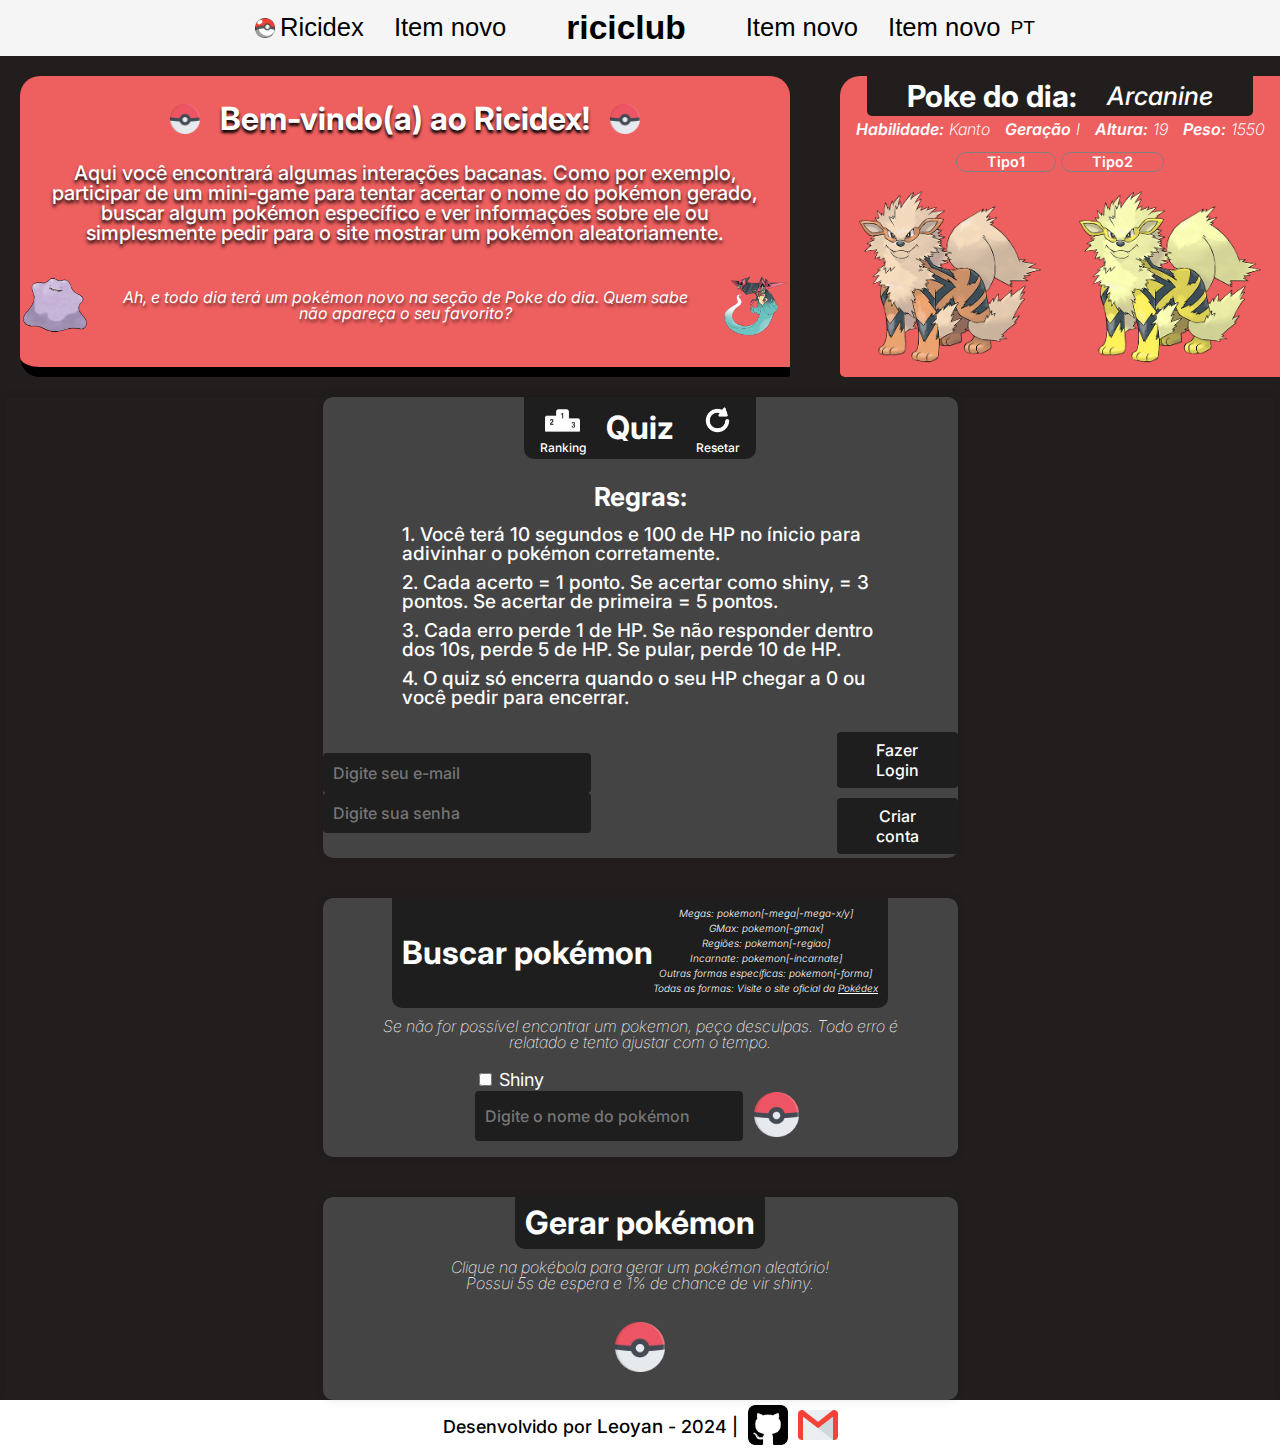
==== commit d8987869: "Iniciando desenvolvimento de autenticação" ====
--- a/index.html
+++ b/index.html
@@ -1,5 +1,5 @@
 <!DOCTYPE html>
-<html lang="en">
+<html lang="pt-br">
 <head>
     <meta charset="UTF-8">
     <meta name="viewport" content="width=device-width, initial-scale=1.0">
@@ -133,24 +133,30 @@
                 </div>
             </div>
 
-            <div class="quiz-regras">
-                <p class="quiz-regras-title">Regras:</p>
-                <ul class="quiz-regras-list">
-                    <li class="quiz-regras-item">1. Você terá 10 segundos e 100 de HP no ínicio para adivinhar o pokémon corretamente.</li>
-                    <li class="quiz-regras-item">2. Cada acerto = 1 ponto. Se acertar como shiny, = 3 pontos. Se acertar de primeira = 5 pontos.</li>
-                    <li class="quiz-regras-item">3. Cada erro perde 1 de HP. Se não responder dentro dos 10s, perde 5 de HP. Se pular, perde 10 de HP.</li>
-                    <li class="quiz-regras-item">4. O quiz só encerra quando o seu HP chegar a 0 ou você pedir para encerrar.</li>
-                </ul>
-                
-                <div class="quiz-regras-checkbox">
-                    <input type="checkbox" name="checkbox" id="input-checkbox" required> 
-                    <label for="input-checkbox">Entendi as regras.</label>
+            <div class="middle-quiz">
+                <div class="quiz-regras">
+                    <p class="quiz-regras-title">Regras:</p>
+                    <ul class="quiz-regras-list">
+                        <li class="quiz-regras-item">1. Você terá 10 segundos e 100 de HP no ínicio para adivinhar o pokémon corretamente.</li>
+                        <li class="quiz-regras-item">2. Cada acerto = 1 ponto. Se acertar como shiny, = 3 pontos. Se acertar de primeira = 5 pontos.</li>
+                        <li class="quiz-regras-item">3. Cada erro perde 1 de HP. Se não responder dentro dos 10s, perde 5 de HP. Se pular, perde 10 de HP.</li>
+                        <li class="quiz-regras-item">4. O quiz só encerra quando o seu HP chegar a 0 ou você pedir para encerrar.</li>
+                    </ul>
                 </div>
             </div>
 
             <div class="section-bottom bottom-quiz">
-                <input type="email" name="email" id="input-email" class="section-input" placeholder="Digite seu e-mail">
-                <button class="btn-pokeball"><img src="/Images/pokeball-banner.png" alt="Ícone pokeball" class="pokeball-btn"></button>
+                <form action="" id="quiz-form" class="quiz-form">
+                    <div class="form-inputs">
+                        <input type="email" name="email" id="input-email" class="section-input" placeholder="Digite seu e-mail" required>
+                        <input type="password" name="senha" id="input-senha" class="section-input" placeholder="Digite sua senha" required>
+                    </div>
+                    
+                    <div class="form-botoes">
+                        <button class="btn-quiz" type="submit" id="btn-login">Fazer Login</button>
+                        <button class="btn-quiz" type="submit" id="btn-singup">Criar conta</button>
+                    </div>
+                </form>
             </div>
         </div>
 
@@ -216,5 +222,6 @@
     <script src="/Scripts/main.js"></script>
     <script type="module" src="/Scripts/gerarpoke.js"></script>
     <script type="module" src="/Scripts/buscarpoke.js"></script>
+    <script type="module" src="/Scripts/quizpoke.js"></script>
 </body>
 </html>
--- a/Styles/sections.css
+++ b/Styles/sections.css
@@ -111,13 +111,37 @@
 
 .section-input {
     font-size: 14px;
-    padding: 0px 5px;
+    padding: 10px;
     border-radius: 4px;
     border: none;
     background-color: #1E1E1E;
     color: #ffffff;
     font-family: 'Inter', sans-serif;
     font-weight: 500;
+}
+
+.quiz-form {
+    display: flex;
+    align-items: center;
+    gap: 10px;
+}
+
+.form-botoes {
+    display: flex;
+    flex-direction: column;
+    gap: 10px;
+}
+
+.btn-quiz {
+    font-family: 'Inter', sans-serif;
+    font-size: 16px;
+    font-weight: 500;
+    color: #ffffff;
+    background-color: #1E1E1E;
+    padding: 8px 20px;
+    border: none;
+    border-radius: 4px;
+    cursor: pointer;
 }
 
 .btn-pokeball {
--- a/Styles/mqueriessections.css
+++ b/Styles/mqueriessections.css
@@ -14,7 +14,6 @@
 
     .section-header {
         padding: 5px 15px;
-        
     }
 
     .icon-quiz {
@@ -48,19 +47,6 @@
     .quiz-regras-item {
         font-size: 13px;
         font-weight: 500;
-    }
-
-    .quiz-regras-checkbox {
-        margin-top: 0;
-    }
-
-    .quiz-regras-checkbox label{
-        font-size: 13px;
-    }
-
-    .quiz-regras-checkbox input[type="checkbox"] {
-        width: 14px;
-        height: 14px;
     }
 
     .section-input {
@@ -177,10 +163,6 @@
         font-size: 15px;
     }
 
-    .quiz-regras-checkbox label{
-        font-size: 15px;
-    }
-
     .section-input {
         font-size: 13px;
     }
@@ -242,7 +224,7 @@
 
 @media screen and (min-width: 768px) {
     .section {
-        width: 90%;
+        width: 60%;
         margin: 0 auto;
     }
     .quiz-header {
@@ -268,10 +250,6 @@
     }
 
     .quiz-regras-item {
-        font-size: 17px;
-    }
-
-    .quiz-regras-checkbox label{
         font-size: 17px;
     }
 
@@ -343,7 +321,7 @@
 
 @media screen and (min-width: 1025px) {
     .section {
-        width: 80%;
+        width: 50%;
     }
 
     .icon-quiz {
@@ -364,10 +342,6 @@
     }
 
     .quiz-regras-item {
-        font-size: 19px;
-    }
-
-    .quiz-regras-checkbox label{
         font-size: 19px;
     }
 
@@ -456,10 +430,6 @@
         font-size: 18px;
     }
 
-    .quiz-regras-checkbox {
-        margin-top: 0;
-    }
-
     .pokeball-btn {
         width: 40px;
         height: 40px;
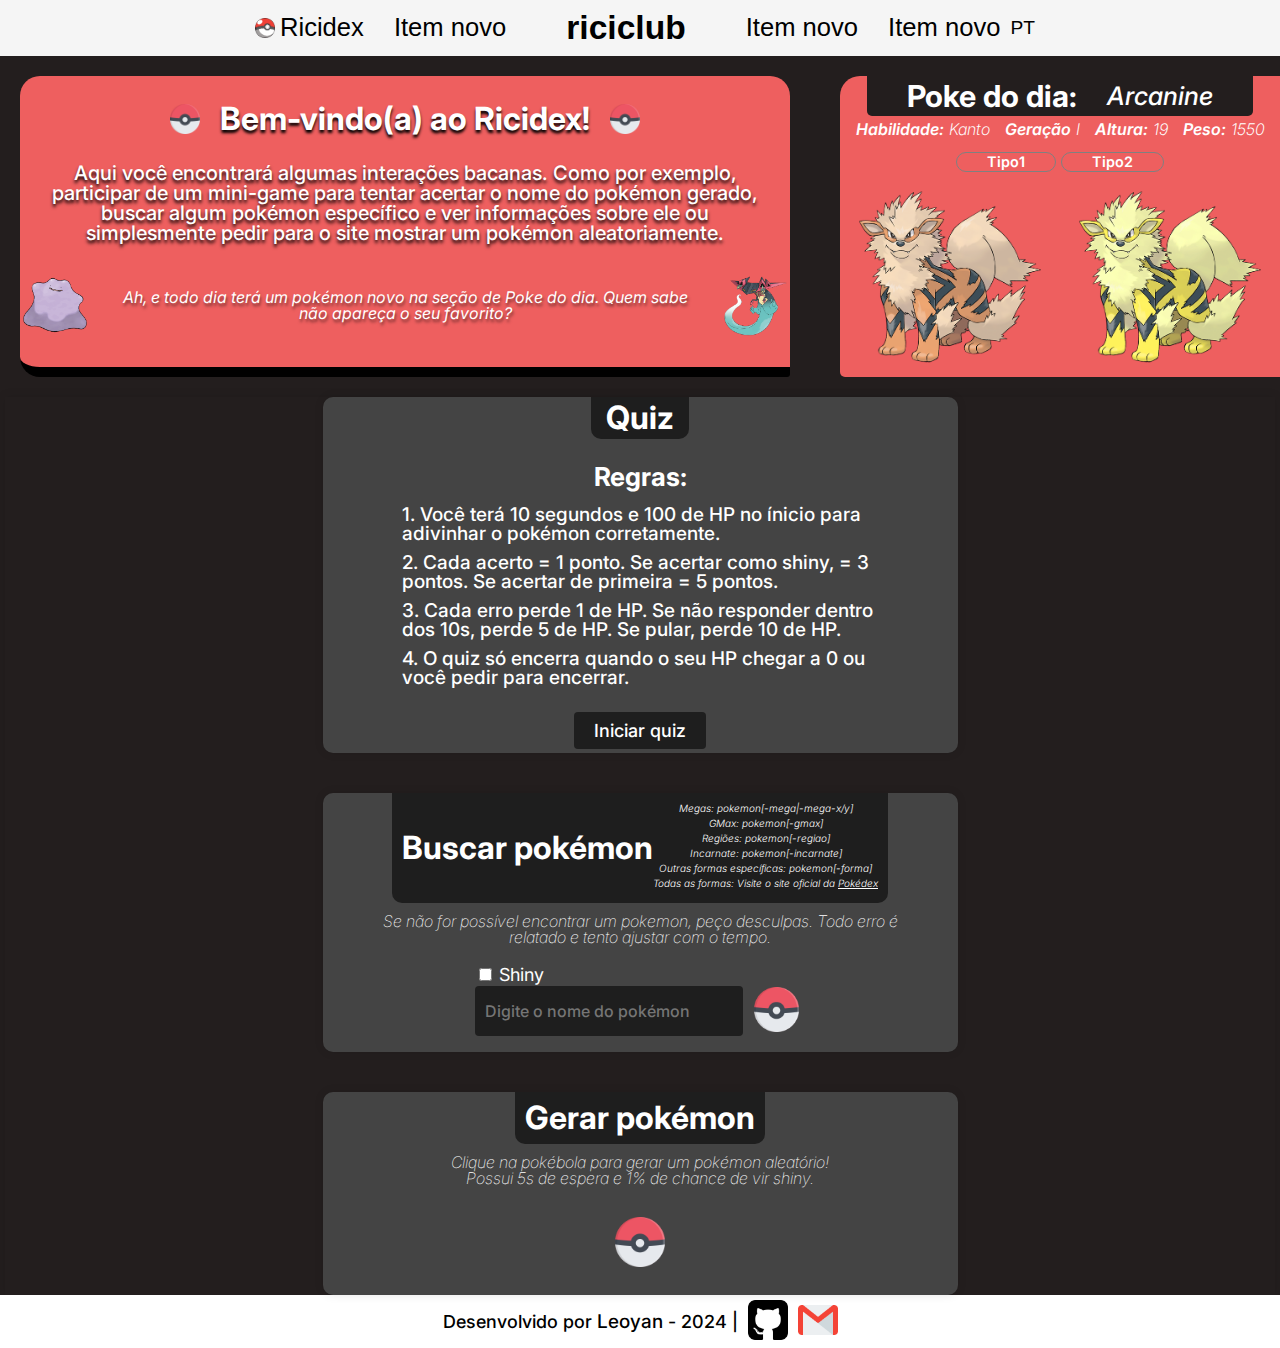
==== commit 52456c8e: "Desenvolvimento do Quiz iniciado. Imagens aparecendo e contador funfando" ====
--- a/index.html
+++ b/index.html
@@ -122,19 +122,17 @@
     <section class="sections">
         <div class="section quiz-section">
             <div class="section-header quiz-header">
-                <div class="quiz-header-item">
-                    <button class="btn-pokeball"><img src="/Images/ranking.png" alt="Ícone ranking" class="icon-quiz"></button>
-                    <p class="quiz-header-item-text">Ranking</p>
-                </div>
+                    <div class="quiz-header-tempo inativo" id="quiz-header-tempo">
+                        <p class="quiz-header-tempo-text">Tempo restante:</p>
+                        <span class="quiz-header-tempo-num" id="quiz-header-tempo"></span>
+                    </div>
                 <h2 class="section-title">Quiz</h2>
-                <div class="quiz-header-item">
-                    <button class="btn-pokeball"><img src="/Images/reset.png" alt="Ícone reset" class="icon-quiz"></button>
-                    <p class="quiz-header-item-text">Resetar</p>
-                </div>
-            </div>
-
-            <div class="middle-quiz">
-                <div class="quiz-regras">
+
+                <button class="quiz-header-btn inativo" id="btn-finalizar-quiz">Finalizar</button>
+            </div>
+
+            <div class="middle-quiz" id="meio-quiz">
+                <div class="quiz-regras" id="quiz-regras">
                     <p class="quiz-regras-title">Regras:</p>
                     <ul class="quiz-regras-list">
                         <li class="quiz-regras-item">1. Você terá 10 segundos e 100 de HP no ínicio para adivinhar o pokémon corretamente.</li>
@@ -145,18 +143,24 @@
                 </div>
             </div>
 
-            <div class="section-bottom bottom-quiz">
-                <form action="" id="quiz-form" class="quiz-form">
-                    <div class="form-inputs">
-                        <input type="email" name="email" id="input-email" class="section-input" placeholder="Digite seu e-mail" required>
-                        <input type="password" name="senha" id="input-senha" class="section-input" placeholder="Digite sua senha" required>
-                    </div>
-                    
-                    <div class="form-botoes">
-                        <button class="btn-quiz" type="submit" id="btn-login">Fazer Login</button>
-                        <button class="btn-quiz" type="submit" id="btn-singup">Criar conta</button>
-                    </div>
-                </form>
+            <div class="section-bottom bottom-quiz" id="quiz-bottom">
+                <div class="bottom-quiz-header">
+                    <button class="btn-quiz" id="btn-iniciar-quiz">Iniciar quiz</button>
+                </div>
+
+                <div class="bottom-quiz-iniciado inativo" id="bottom-quiz-iniciado">
+                    <div class="bottom-quiz-life">
+                        <p class="quiz-bottom-life-title">HP</p>
+                        <p class="quiz-bottom-life" id="quiz-bottom-life"></p>
+                    </div>
+
+                    <div class="bottom-quiz-resposta">
+                        <input type="text" class="section-input input-quiz" id="quiz-input" placeholder="Digite o nome do pokémon">
+                        <button class="btn-quiz" id="btn-responder-quiz"><img src="/Images/pokeball-banner.png" alt="Ícone pokebola" class="quiz-pokeball"></button>
+                    </div>
+
+                    <button class="btn-quiz" id="btn-pular-quiz">Pular</button>
+                </div>
             </div>
         </div>
 
--- a/Styles/sections.css
+++ b/Styles/sections.css
@@ -109,6 +109,27 @@
     margin-top: 10px;
 }
 
+.bottom-quiz {
+    display: flex;
+    flex-direction: column;
+    align-items: center;
+}
+
+.quiz-pokeball {
+    width: 40px;
+    height: 40px;
+}
+
+.bottom-quiz-iniciado {
+    display: flex;
+    align-items: center;
+    gap: 90px;
+}
+
+.inativo {
+    display: none;
+}
+
 .section-input {
     font-size: 14px;
     padding: 10px;
@@ -120,21 +141,9 @@
     font-weight: 500;
 }
 
-.quiz-form {
-    display: flex;
-    align-items: center;
-    gap: 10px;
-}
-
-.form-botoes {
-    display: flex;
-    flex-direction: column;
-    gap: 10px;
-}
-
 .btn-quiz {
     font-family: 'Inter', sans-serif;
-    font-size: 16px;
+    font-size: 18px;
     font-weight: 500;
     color: #ffffff;
     background-color: #1E1E1E;
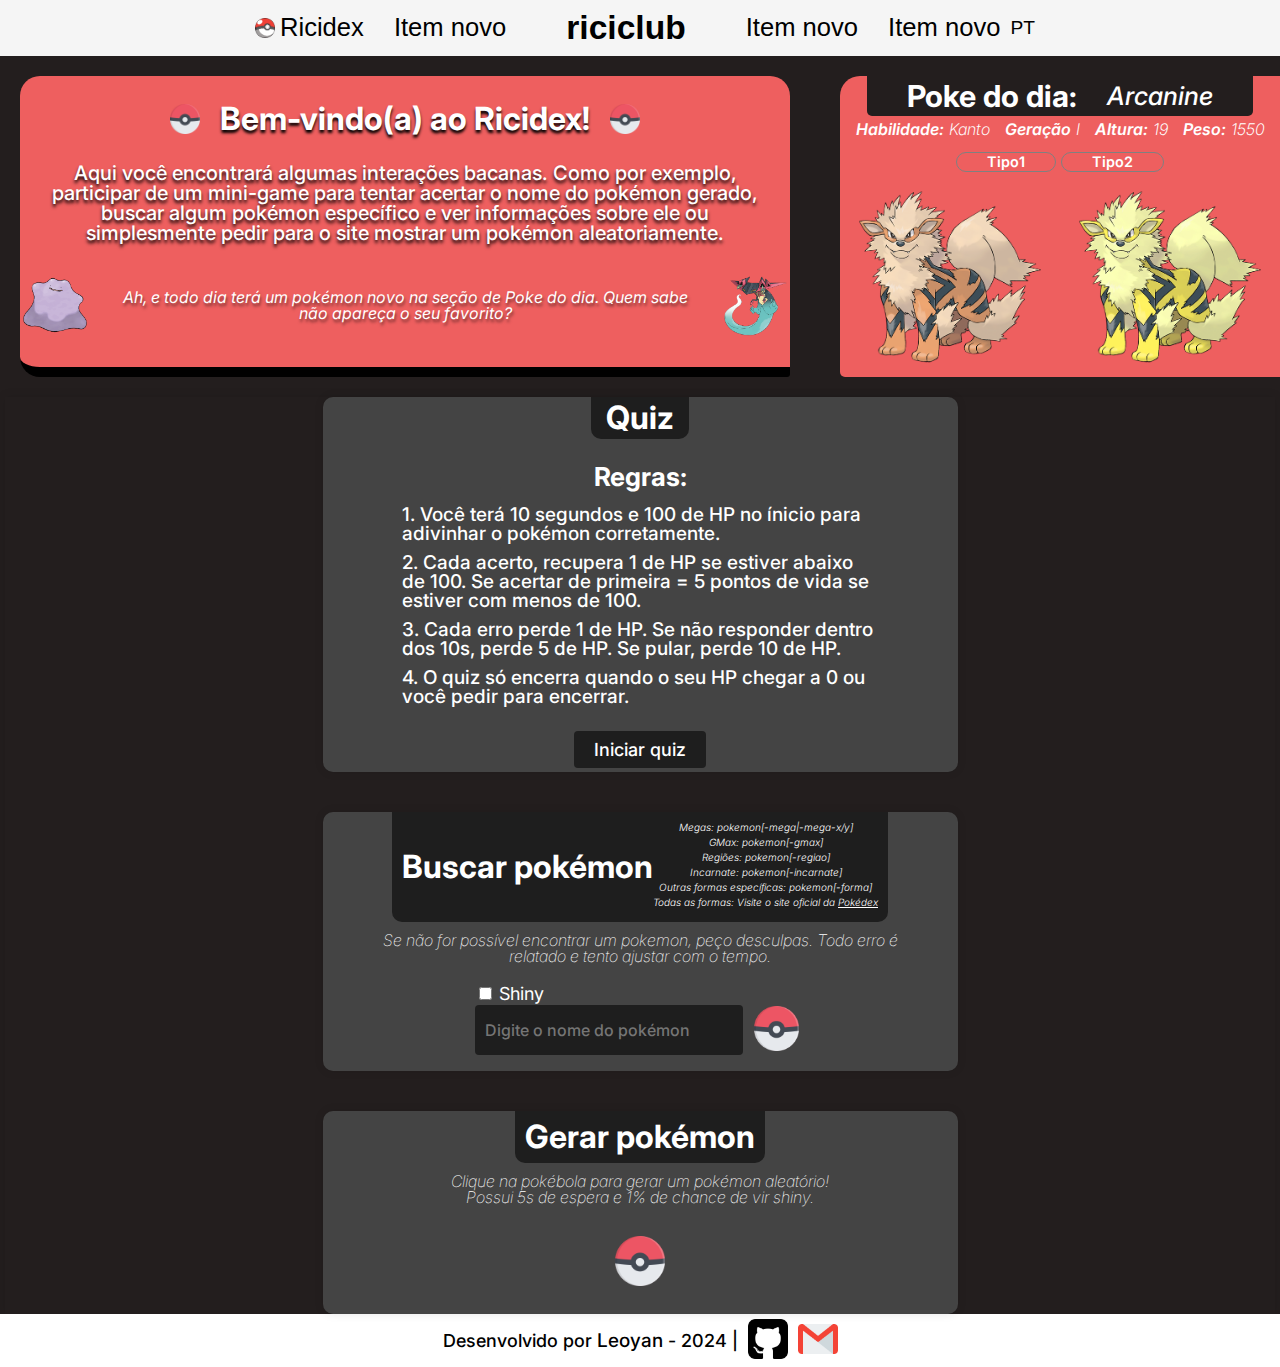
==== commit 9e0a5641: "Quiz operante" ====
--- a/index.html
+++ b/index.html
@@ -124,7 +124,7 @@
             <div class="section-header quiz-header">
                     <div class="quiz-header-tempo inativo" id="quiz-header-tempo">
                         <p class="quiz-header-tempo-text">Tempo restante:</p>
-                        <span class="quiz-header-tempo-num" id="quiz-header-tempo"></span>
+                        <span class="quiz-header-tempo-num" id="quiz-header-tempo-text-num"></span>
                     </div>
                 <h2 class="section-title">Quiz</h2>
 
@@ -136,7 +136,7 @@
                     <p class="quiz-regras-title">Regras:</p>
                     <ul class="quiz-regras-list">
                         <li class="quiz-regras-item">1. Você terá 10 segundos e 100 de HP no ínicio para adivinhar o pokémon corretamente.</li>
-                        <li class="quiz-regras-item">2. Cada acerto = 1 ponto. Se acertar como shiny, = 3 pontos. Se acertar de primeira = 5 pontos.</li>
+                        <li class="quiz-regras-item">2. Cada acerto, recupera 1 de HP se estiver abaixo de 100. Se acertar de primeira = 5 pontos de vida se estiver com menos de 100.</li>
                         <li class="quiz-regras-item">3. Cada erro perde 1 de HP. Se não responder dentro dos 10s, perde 5 de HP. Se pular, perde 10 de HP.</li>
                         <li class="quiz-regras-item">4. O quiz só encerra quando o seu HP chegar a 0 ou você pedir para encerrar.</li>
                     </ul>
@@ -156,7 +156,8 @@
 
                     <div class="bottom-quiz-resposta">
                         <input type="text" class="section-input input-quiz" id="quiz-input" placeholder="Digite o nome do pokémon">
-                        <button class="btn-quiz" id="btn-responder-quiz"><img src="/Images/pokeball-banner.png" alt="Ícone pokebola" class="quiz-pokeball"></button>
+                        <button class="btn-quiz btn-resposta" id="btn-responder-quiz"><img src="/Images/pokeball-banner.png" alt="Ícone pokebola" class="quiz-pokeball"></button>
+                        <span class="quiz-resposta-msg" id="quiz-resposta-msg" inativo></span>
                     </div>
 
                     <button class="btn-quiz" id="btn-pular-quiz">Pular</button>
--- a/Styles/sections.css
+++ b/Styles/sections.css
@@ -32,12 +32,6 @@
     border-radius: 0px 0px 10px 10px;
 }
 
-.quiz-header-item {
-    display: flex;
-    flex-direction: column;
-    align-items: center;
-}
-
 .icon-quiz {
     width: 40px;
     height: 40px;
@@ -50,11 +44,34 @@
     color: #ffffff;
 }
 
-.quiz-header-item-text {
-    font-family: 'Inter', sans-serif;
-    font-size: 14px;
-    font-weight: 500;
-    color: #ffffff;
+.quiz-header-tempo {
+    display: flex;
+    flex-direction: column;
+    align-items: center;
+    gap: 10px;
+}
+
+.quiz-header-tempo-text {
+    font-family: 'Inter', sans-serif;
+    font-size: 18px;
+    font-weight: 500;
+    color: #ffffff;
+}
+
+.quiz-header-tempo-num {
+    font-family: 'Inter', sans-serif;
+    font-size: 22px;
+    font-weight: 700;
+    color: #ffffff;
+}
+
+.quiz-header-btn {
+    color: #bb5544;
+    background-color: #1E1E1E;
+    padding: 10px 20px;
+    font-size: 20px;
+    border-radius: 5px;
+    border-color: #bb5544;
 }
 
 .quiz-regras {
@@ -85,21 +102,10 @@
     color: #ffffff;
 }
 
-.quiz-regras-checkbox {
-    margin-top: 50px;
-}
-
-.quiz-regras-checkbox label{
-    font-family: 'Inter', sans-serif;
-    font-size: 20px;
-    font-weight: 500;
-    color: #ffffff;
-}
-
-.quiz-regras-checkbox input[type="checkbox"] {
-    width: 20px;
-    height: 20px;
-    margin-right: 10px;
+.middle-quiz-pokemon {
+    display: flex;
+    flex-direction: column;
+    align-items: center;
 }
 
 .section-bottom {
@@ -128,6 +134,36 @@
 
 .inativo {
     display: none;
+}
+
+.bottom-quiz-resposta {
+    display: flex;
+    flex-direction: column;
+    align-items: center;
+    gap: 10px;
+}
+
+.bottom-quiz-life {
+    background-color: #bb5544;
+    padding: 10px 20px;
+    border-radius: 5px;
+    gap: 10px;
+    display: flex;
+    flex-direction: column;
+}
+
+.quiz-bottom-life-title {
+    font-family: 'Inter', sans-serif;
+    font-size: 18px;
+    font-weight: 700;
+    color: #ffffff;
+}
+
+.quiz-bottom-life {
+    font-family: 'Inter', sans-serif;
+    font-size: 18px;
+    font-weight: 700;
+    color: #ffffff;
 }
 
 .section-input {
@@ -141,7 +177,7 @@
     font-weight: 500;
 }
 
-.btn-quiz {
+.btn-quiz, .btn-reiniciar-quiz {
     font-family: 'Inter', sans-serif;
     font-size: 18px;
     font-weight: 500;
@@ -153,6 +189,32 @@
     cursor: pointer;
 }
 
+.btn-resposta {
+    background: none;
+}
+
+.middle-quiz-finalizado {
+    display: flex;
+    flex-direction: column;
+    align-items: center;
+    gap: 20px;
+    margin-top: 20px;
+}
+
+.quiz-finalizado-msg {
+    font-family: 'Inter', sans-serif;
+    font-size: 24px;
+    font-weight: 700;
+    color: #ffffff;
+}
+
+.quiz-finalizado-streak {
+    font-family: 'Inter', sans-serif;
+    font-size: 18px;
+    font-weight: 500;
+    color: #ffffff;
+}
+
 .btn-pokeball {
     background: none;
     border: none;
@@ -284,7 +346,7 @@
 }
 
 /* Gerar pokémon styles */
-.spmon-nome, .gmon-nome {
+.spmon-nome, .gmon-nome, .quiz-pokemon-nome {
     font-family: 'Inter', sans-serif;
     font-size: 36px;
     font-weight: 300;
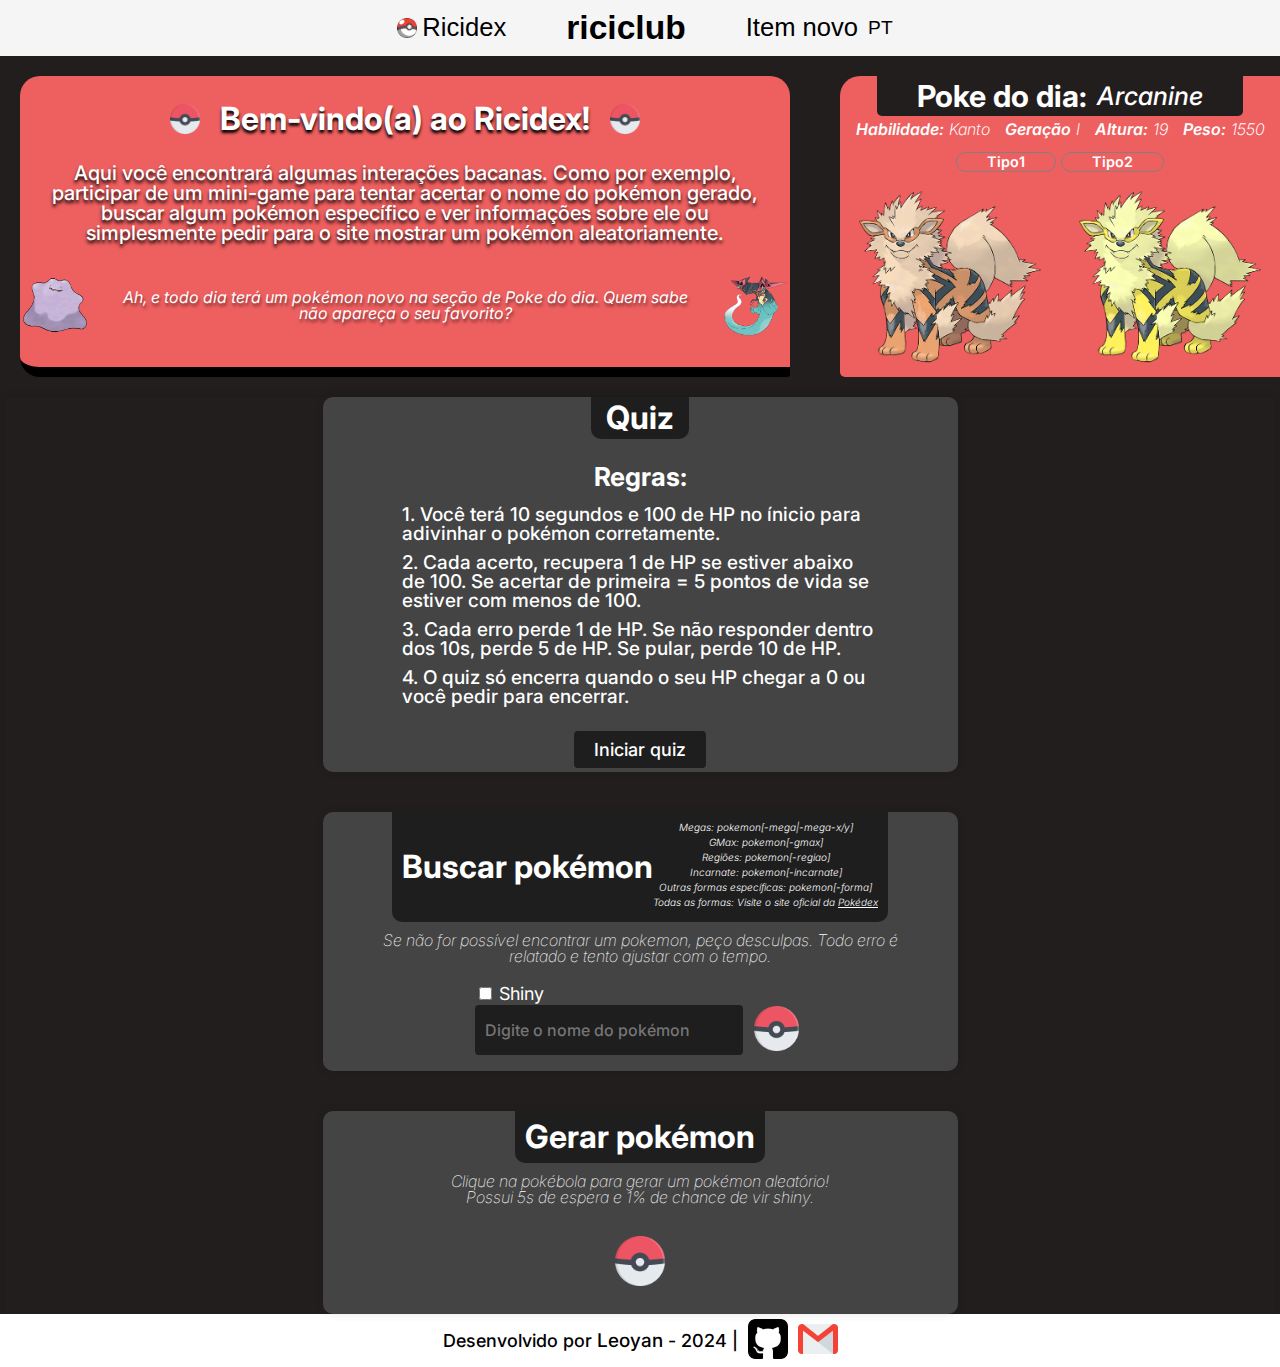
==== commit 367ca64e: "Poke do dia operante" ====
--- a/index.html
+++ b/index.html
@@ -30,8 +30,6 @@
                         <a href="#" class="menu-item-text">Ricidex</a>
                     </li>
                     <li class="menu-item"><a href="#" class="menu-item-text">Item novo</a></li>
-                    <li class="menu-item"><a href="#" class="menu-item-text">Item novo</a></li>
-                    <li class="menu-item"><a href="#" class="menu-item-text">Item novo</a></li>
                 </ul>
             </div>
         </div>
@@ -42,7 +40,6 @@
                     <img src="/Images/pokeball.png" alt="Pokébola" class="menu-item-icon">
                     <a href="#" class="menu-item-text">Ricidex</a>
                 </li>
-                <li class="menu-item"><a href="#" class="menu-item-text">Item novo</a></li>
             </ul>
         </div>
 
@@ -52,7 +49,6 @@
 
         <div class="menu2">
             <ul class="menu2">
-                <li class="menu-item"><a href="#" class="menu-item-text">Item novo</a></li>
                 <li class="menu-item"><a href="#" class="menu-item-text">Item novo</a></li>
             </ul>
         </div>
@@ -80,39 +76,39 @@
         <div class="banner-poke-do-dia">
             <div class="poke-do-dia-header">
                 <h2 class="poke-do-dia-title">Poke do dia:</h2> 
-                <span class="poke-do-dia-nome">Arcanine</span>
+                <span class="poke-do-dia-nome" id="pdd-nome">Arcanine</span>
             </div>
 
             <div class="poke-do-dia-content">
                 <div class="pdd-infos-container">
                     <div class="poke-do-dia-infos">
                         <p class="poke-do-dia-item">Habilidade: 
-                            <span class="poke-do-dia-format">Kanto</span>
+                            <span class="poke-do-dia-format" id="pdd-skill">Kanto</span>
                         </p>
                         <p class="poke-do-dia-item">Geração 
-                            <span class="poke-do-dia-format">I</span>
+                            <span class="poke-do-dia-format" id="pdd-gen">I</span>
                         </p>
                         <p class="poke-do-dia-item">Altura: 
-                            <span class="poke-do-dia-format">19</span>
+                            <span class="poke-do-dia-format" id="pdd-altura">19</span>
                         </p>
                         <p class="poke-do-dia-item">Peso: 
-                            <span class="poke-do-dia-format">1550</span>
+                            <span class="poke-do-dia-format" id="pdd-peso">1550</span>
                         </p>
                     </div>
 
                     <div class="poke-do-dia-tipos">
-                        <div class="poke-do-dia-tipo tipoapi">
-                            <p class="pdd-tipo-text">Tipo1</p>
+                        <div class="poke-do-dia-tipo tipoapi" id="pdd-tipo1-div">
+                            <p class="pdd-tipo-text" id="pdd-tipo1-txt">Tipo1</p>
                         </div>
-                        <div class="poke-do-dia-tipo tipoapi">
-                            <p class="pdd-tipo-text" >Tipo2</p>
+                        <div class="poke-do-dia-tipo tipoapi" id="pdd-tipo2-div">
+                            <p class="pdd-tipo-text" id="pdd-tipo2-txt">Tipo2</p>
                         </div>
                     </div>
                 </div>
 
                 <div class="poke-do-dia-imgs">
-                    <img src="/Images/arcanine.png" alt="Pokémon Arcanine Normal" class="poke-do-dia-img">
-                    <img src="/Images/arcanine-shiny.png" alt="Pokémon Arcanine Shiny" class="poke-do-dia-img">
+                    <img src="/Images/arcanine.png" alt="Pokémon Arcanine Normal" class="poke-do-dia-img" id="pdd-sprite-normal">
+                    <img src="/Images/arcanine-shiny.png" alt="Pokémon Arcanine Shiny" class="poke-do-dia-img" id="pdd-sprite-shiny">
                 </div>
             </div>
         </div>
@@ -224,7 +220,7 @@
         </div>
     </footer>
 
-    <script src="/Scripts/main.js"></script>
+    <script type="module" src="/Scripts/main.js"></script>
     <script type="module" src="/Scripts/gerarpoke.js"></script>
     <script type="module" src="/Scripts/buscarpoke.js"></script>
     <script type="module" src="/Scripts/quizpoke.js"></script>
--- a/Styles/banner.css
+++ b/Styles/banner.css
@@ -78,7 +78,7 @@
 .poke-do-dia-header {
     display: flex;
     align-items: center;
-    gap: 30px;
+    gap: 10px;
     padding: 5px 20px;
     border-radius: 0px 0px 5px 5px;
     background-color: #231E1E;
--- a/Styles/sections.css
+++ b/Styles/sections.css
@@ -390,75 +390,75 @@
 
 
 /* Tipos styles */
-.Fire {
+.fire {
     background-color: #ff4422;
 }
 
-.Normal {
+.normal {
     background-color: #aaaa99;
 }
 
-.Water {
+.water {
     background-color: #3399ff;
 }
 
-.Electric {
+.electric {
     background-color: #ffcc33;
 }
 
-.Grass {
+.grass {
     background-color: #77cc55;
 }
 
-.Ice {
+.ice {
     background-color: #66ccff;
 }
 
-.Fighting {
+.fighting {
     background-color: #bb5544;
 }
 
-.Poison {
+.poison {
     background-color: #aa5599;
 }
 
-.Ground {
+.ground {
     background-color: #ddbb55;
 }
 
-.Flying {
+.flying {
     background-color: #8899ff;
 }
 
-.Psychic {
+.psychic {
     background-color: #ff5599;
 }
 
-.Bug {
+.bug {
     background-color: #aabb22;
 }
 
-.Rock {
+.rock {
     background-color: #bbaa66;
 }
 
-.Ghost {
+.ghost {
     background-color: #6666bb;
 }
 
-.Dragon {
+.dragon {
     background-color: #7766ee;
 }
 
-.Dark {
+.dark {
     background-color: #775544;
 }
 
-.Steel {
+.steel {
     background-color: #aaaabb;
 }
 
-.Fairy {
+.fairy {
     background-color: #ee99ee;
 }
 
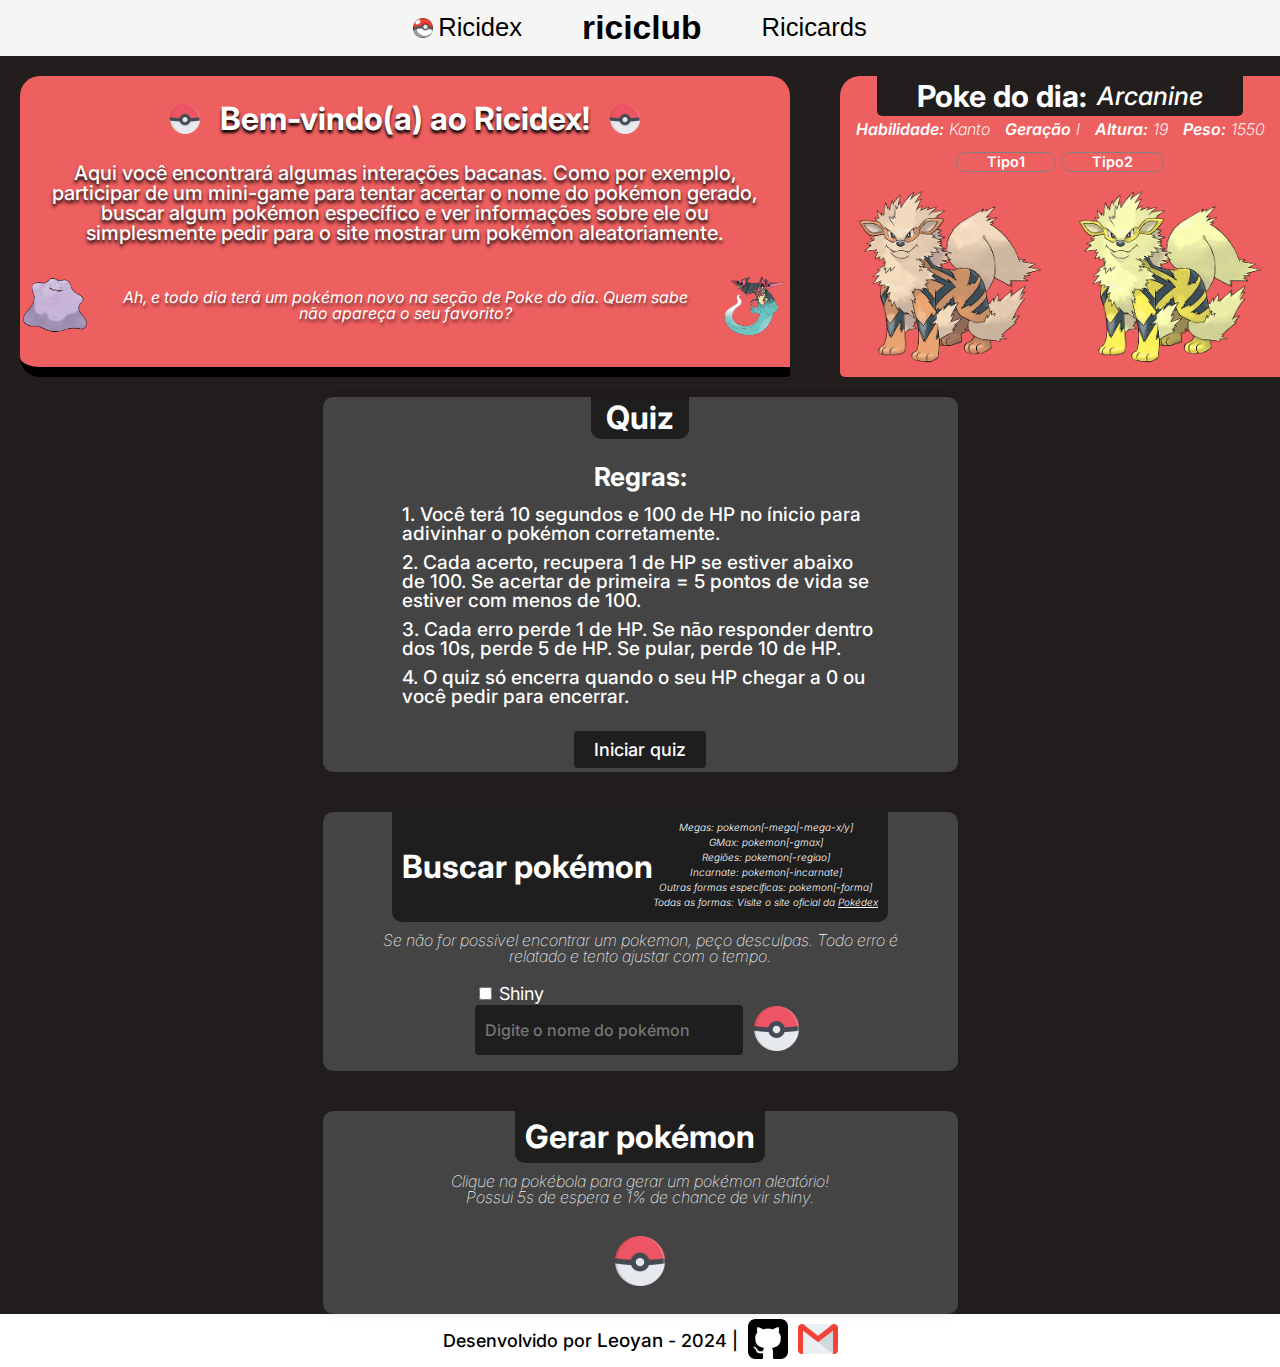
==== commit dd8765a6: "Quiz operante e responsivo" ====
--- a/index.html
+++ b/index.html
@@ -29,7 +29,7 @@
                         <img src="/Images/pokeball.png" alt="Pokébola" class="menu-item-icon">
                         <a href="#" class="menu-item-text">Ricidex</a>
                     </li>
-                    <li class="menu-item"><a href="#" class="menu-item-text">Item novo</a></li>
+                    <li class="menu-item"><a href="#" class="menu-item-text">Ricicards</a></li>
                 </ul>
             </div>
         </div>
@@ -49,12 +49,8 @@
 
         <div class="menu2">
             <ul class="menu2">
-                <li class="menu-item"><a href="#" class="menu-item-text">Item novo</a></li>
+                <li class="menu-item"><a href="#" class="menu-item-text">Ricicards</a></li>
             </ul>
-        </div>
-
-        <div class="language">
-            <a href="#" class="language-text">PT</a>
         </div>
     </header>
 
@@ -122,7 +118,7 @@
                         <p class="quiz-header-tempo-text">Tempo restante:</p>
                         <span class="quiz-header-tempo-num" id="quiz-header-tempo-text-num"></span>
                     </div>
-                <h2 class="section-title">Quiz</h2>
+                <h2 class="section-title quiz-title">Quiz</h2>
 
                 <button class="quiz-header-btn inativo" id="btn-finalizar-quiz">Finalizar</button>
             </div>
@@ -147,16 +143,16 @@
                 <div class="bottom-quiz-iniciado inativo" id="bottom-quiz-iniciado">
                     <div class="bottom-quiz-life">
                         <p class="quiz-bottom-life-title">HP</p>
-                        <p class="quiz-bottom-life" id="quiz-bottom-life"></p>
+                        <p class="quiz-bottom-life-num" id="quiz-bottom-life"></p>
                     </div>
 
                     <div class="bottom-quiz-resposta">
                         <input type="text" class="section-input input-quiz" id="quiz-input" placeholder="Digite o nome do pokémon">
+                        <span class="quiz-resposta-msg" id="quiz-resposta-msg" inativo></span>
                         <button class="btn-quiz btn-resposta" id="btn-responder-quiz"><img src="/Images/pokeball-banner.png" alt="Ícone pokebola" class="quiz-pokeball"></button>
-                        <span class="quiz-resposta-msg" id="quiz-resposta-msg" inativo></span>
-                    </div>
-
-                    <button class="btn-quiz" id="btn-pular-quiz">Pular</button>
+                    </div>
+
+                    <button class="btn-quiz btn-skip" id="btn-pular-quiz">Pular</button>
                 </div>
             </div>
         </div>
@@ -218,6 +214,8 @@
                 <a href="#" class="footer-social-link"><img src="/Images/gmail.png" alt="Gmail" class="footer-social-icon"></a>
             </div>
         </div>
+
+        
     </footer>
 
     <script type="module" src="/Scripts/main.js"></script>
--- a/Styles/sections.css
+++ b/Styles/sections.css
@@ -159,7 +159,7 @@
     color: #ffffff;
 }
 
-.quiz-bottom-life {
+.quiz-bottom-life-num {
     font-family: 'Inter', sans-serif;
     font-size: 18px;
     font-weight: 700;
--- a/Styles/mqueriessections.css
+++ b/Styles/mqueriessections.css
@@ -25,10 +25,6 @@
         font-size: 24px;
     }
 
-    .quiz-header-item-text {
-        font-size: 12px;
-    }
-
     .quiz-regras {
         margin: 0;
         gap: 15px;
@@ -62,6 +58,73 @@
         height: 30px;
     }
 
+    /* Quiz iniciado styles */
+    .quiz-title {
+        font-size: 24px;
+    }
+
+    .quiz-header-tempo {
+        gap: 5px;
+    }
+
+    .quiz-header-tempo-text {
+        font-size: 14px;
+    }
+
+    .quiz-header-tempo-num {
+        font-size: 18px;
+    }
+
+    .quiz-header-btn {
+        padding: 8px 10px;
+        font-size: 14px;
+    }
+
+    /* Meio do quiz */
+    .quiz-pokemon-nome {
+        font-size: 20px;
+    }
+
+    .quiz-pokemon-img {
+        width: 200px;
+        height: 200px;
+    }
+
+    /* Bottom do quiz */
+    .bottom-quiz-iniciado {
+        gap: 5px;
+        flex-wrap: wrap;
+    }
+
+    .bottom-quiz-life {
+        order: 2;
+        padding: 5px;
+    }
+
+    .quiz-bottom-life-title, .quiz-bottom-life-num {
+        font-size: 14px;
+    }
+
+    .bottom-quiz-resposta {
+        order: 1;
+    }
+
+    .quiz-resposta-msg {
+        font-size: 12px;
+        color: wheat;
+    }
+
+    .btn-skip {
+        background-image: url('../Images/skip.png');
+        background-size:contain;
+        background-repeat: no-repeat;
+        background-position: center;
+        width: 30px;
+        height: 30px;
+        font-size: 0;
+        padding: 15px 20px;
+    }
+
     /* Busca pokémon */
     .header-busca {
         gap: 0px;
@@ -172,6 +235,67 @@
         height: 35px;
     }
 
+    /* Quiz iniciado styles */
+    .quiz-title {
+        font-size: 26px;
+    }
+
+    .quiz-header-tempo-text {
+        font-size: 16px;
+    }
+
+    .quiz-header-tempo-num {
+        font-size: 20px;
+    }
+
+    .quiz-header-btn {
+        padding: 10px 12px;
+        font-size: 16px;
+    }
+
+    /* Meio do quiz */
+    .quiz-pokemon-nome {
+        font-size: 24px;
+    }
+
+    .quiz-pokemon-img {
+        width: 250px;
+        height: 250px;
+    }
+
+    /* Bottom do quiz */
+    .bottom-quiz-iniciado {
+        gap: 20px;
+        flex-wrap: nowrap;
+    }
+
+    .bottom-quiz-life {
+        padding: 10px;
+        order: 0;
+    }
+
+    .quiz-bottom-life-title, .quiz-bottom-life-num {
+        font-size: 16px;
+    }
+
+    .bottom-quiz-resposta {
+        order: 1;
+    }
+
+    .quiz-resposta-msg {
+        font-size: 14px;
+    }
+
+    .btn-skip {
+        order: 2;
+        background-image: none;
+        width: auto;
+        height: auto;
+        font-size: 16px;
+        padding: 10px 15px;
+    }
+
+
     /* Busca pokémon */
     .section-info {
         width: 15px;
@@ -354,6 +478,16 @@
         height: 45px;
     }
 
+    /* Quiz iniciado styles */
+    .quiz-pokemon-nome {
+        font-size: 26px;
+    }
+
+    .quiz-pokemon-img {
+        width: 300px;
+        height: 300px;
+    }
+
     /* Busca pokémon */
     .section-info {
         width: 20px;
